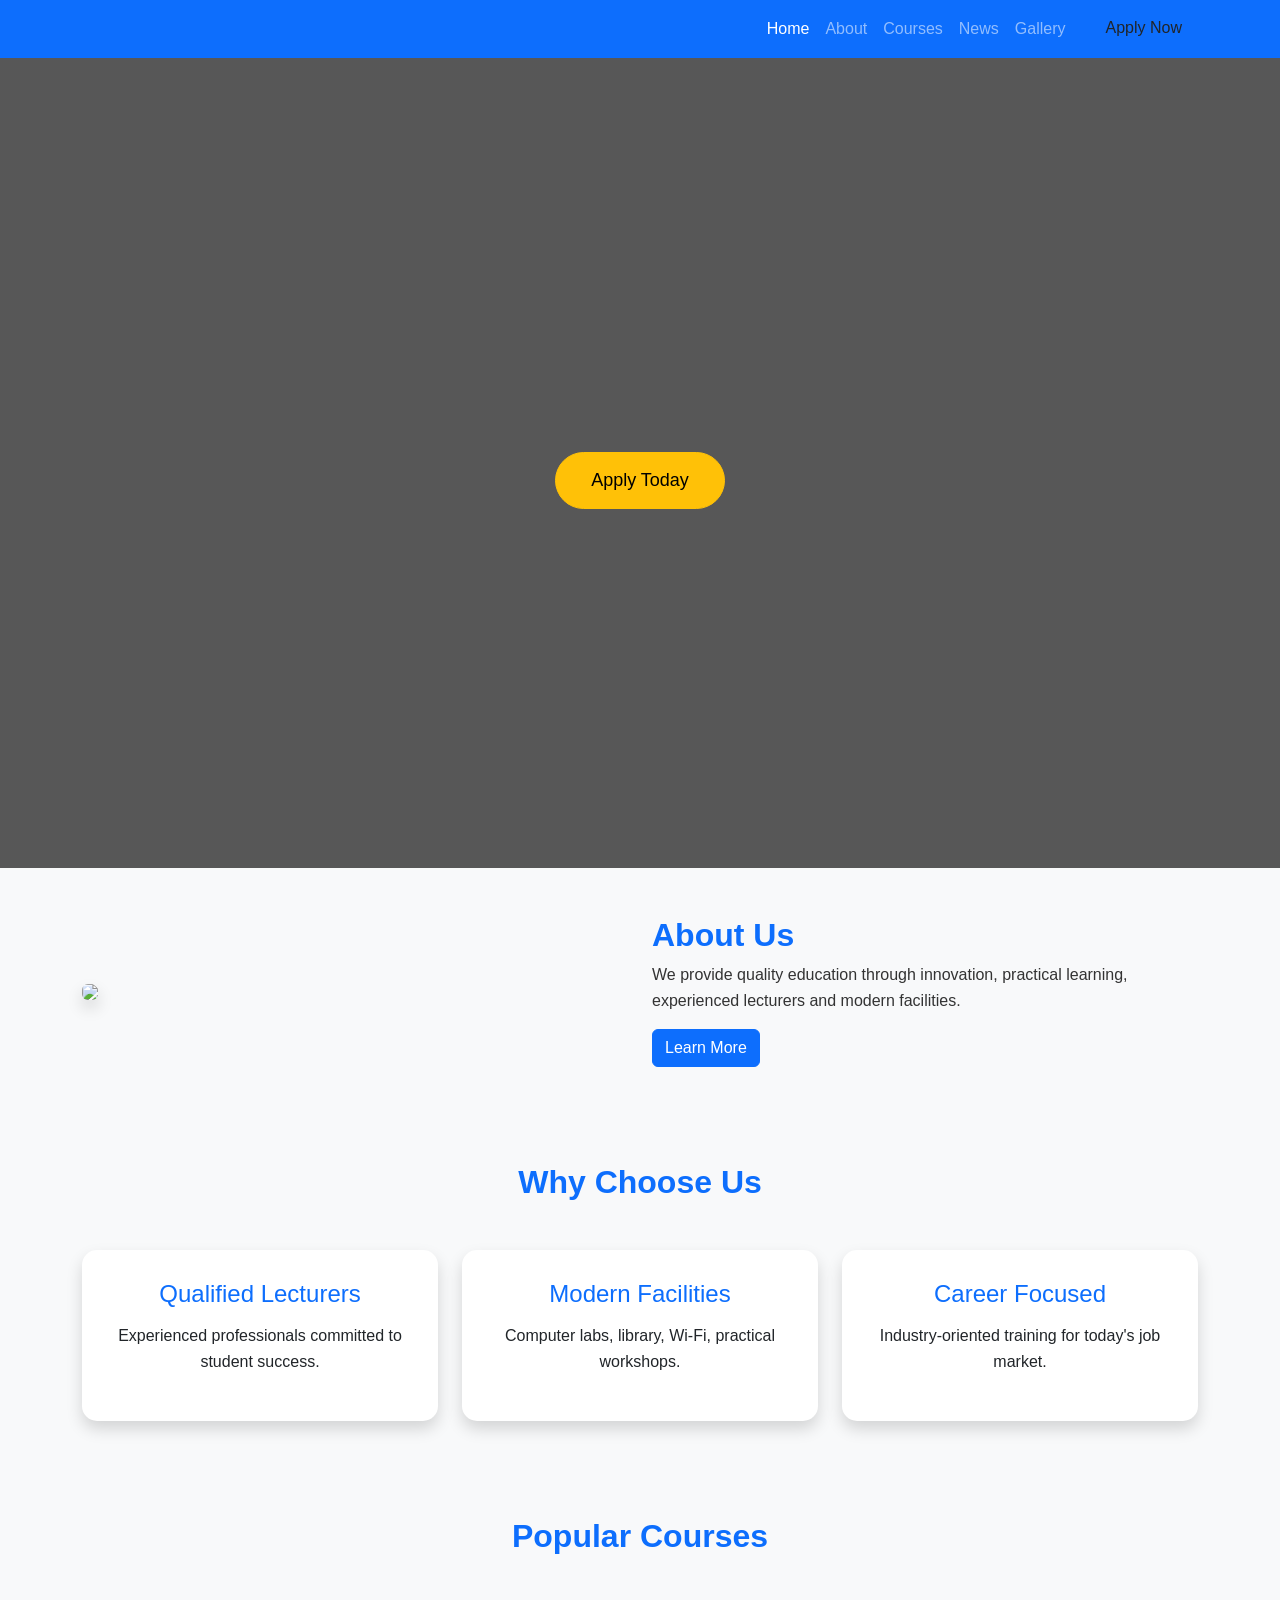
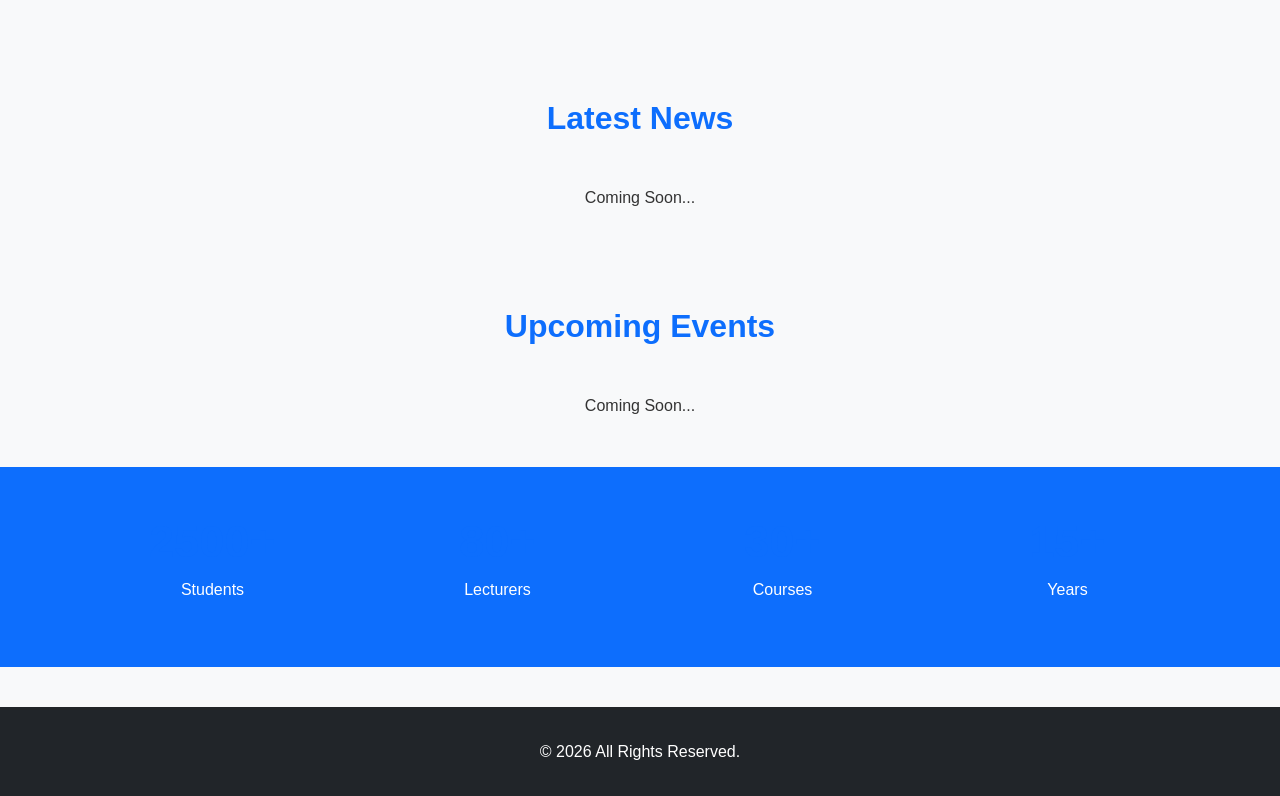
==== index.html @ c6551317 "Initial commit" ====
<!DOCTYPE html>
<html lang="en">
<head>
    <meta charset="UTF-8">
    <meta name="viewport" content="width=device-width, initial-scale=1.0">
    <title>Bright Future College</title>

    <!-- Bootstrap -->
    <link href="https://cdn.jsdelivr.net/npm/bootstrap@5.3.7/dist/css/bootstrap.min.css" rel="stylesheet">

    <!-- Custom CSS -->
    <link rel="stylesheet" href="css/style.css">
</head>

<body>

<!-- ================= NAVBAR ================= -->

<nav class="navbar navbar-expand-lg navbar-dark bg-primary sticky-top">

    <div class="container">

        <a class="navbar-brand fw-bold" href="#" id="collegeName">
            Loading...
        </a>

        <button class="navbar-toggler"
            type="button"
            data-bs-toggle="collapse"
            data-bs-target="#navbarNav">

            <span class="navbar-toggler-icon"></span>

        </button>

        <div class="collapse navbar-collapse" id="navbarNav">

            <ul class="navbar-nav ms-auto">

                <li class="nav-item">
                    <a class="nav-link active" href="index.html">
                        Home
                    </a>
                </li>

                <li class="nav-item">
                    <a class="nav-link" href="about.html">
                        About
                    </a>
                </li>

                <li class="nav-item">
                    <a class="nav-link" href="courses.html">
                        Courses
                    </a>
                </li>

                <li class="nav-item">
                    <a class="nav-link" href="news.html">
                        News
                    </a>
                </li>

                <li class="nav-item">
                    <a class="nav-link" href="gallery.html">
                        Gallery
                    </a>
                </li>

                <li class="nav-item">
                    <a class="nav-link btn btn-warning text-dark ms-lg-3 px-3"
                        href="apply.html">

                        Apply Now

                    </a>
                </li>

            </ul>

        </div>

    </div>

</nav>

<!-- ================= HERO ================= -->

<section class="hero">

    <div class="overlay">

        <div class="container text-center">

            <h1 id="heroTitle">
                Loading...
            </h1>

            <p id="heroText">
                Loading...
            </p>

            <a href="apply.html"
                class="btn btn-warning btn-lg mt-3">

                Apply Today

            </a>

        </div>

    </div>

</section>

<!-- ================= ABOUT ================= -->

<section class="py-5">

    <div class="container">

        <div class="row align-items-center">

            <div class="col-lg-6">

                <img src="images/about.jpg"
                    class="img-fluid rounded shadow">

            </div>

            <div class="col-lg-6">

                <h2>About Us</h2>

                <p>

                    We provide quality education through
                    innovation, practical learning,
                    experienced lecturers and modern facilities.

                </p>

                <a href="about.html"
                    class="btn btn-primary">

                    Learn More

                </a>

            </div>

        </div>

    </div>

</section>

<!-- ================= WHY US ================= -->

<section class="py-5 bg-light">

<div class="container">

<div class="text-center mb-5">

<h2>Why Choose Us</h2>

</div>

<div class="row g-4">

<div class="col-md-4">

<div class="card h-100 shadow">

<div class="card-body text-center">

<h4>Qualified Lecturers</h4>

<p>

Experienced professionals committed
to student success.

</p>

</div>

</div>

</div>

<div class="col-md-4">

<div class="card h-100 shadow">

<div class="card-body text-center">

<h4>Modern Facilities</h4>

<p>

Computer labs,
library,
Wi-Fi,
practical workshops.

</p>

</div>

</div>

</div>

<div class="col-md-4">

<div class="card h-100 shadow">

<div class="card-body text-center">

<h4>Career Focused</h4>

<p>

Industry-oriented training for
today's job market.

</p>

</div>

</div>

</div>

</div>

</div>

</section>

<!-- ================= COURSES ================= -->

<section class="py-5">

<div class="container">

<div class="text-center mb-5">

<h2>Popular Courses</h2>

</div>

<div class="row" id="coursesContainer">

<div class="text-center">

Loading courses...

</div>

</div>

</div>

</section>

<!-- ================= NEWS ================= -->

<section class="py-5 bg-light">

<div class="container">

<div class="text-center mb-5">

<h2>Latest News</h2>

</div>

<div class="row" id="newsContainer">

<div class="text-center">

Coming Soon...

</div>

</div>

</div>

</section>

<!-- ================= EVENTS ================= -->

<section class="py-5">

<div class="container">

<div class="text-center mb-5">

<h2>Upcoming Events</h2>

</div>

<div class="row" id="eventsContainer">

<div class="text-center">

Coming Soon...

</div>

</div>

</div>

</section>

<!-- ================= STATISTICS ================= -->

<section class="bg-primary text-white py-5">

<div class="container">

<div class="row text-center">

<div class="col-md-3">

<h2>2500+</h2>

<p>Students</p>

</div>

<div class="col-md-3">

<h2>80+</h2>

<p>Lecturers</p>

</div>

<div class="col-md-3">

<h2>30+</h2>

<p>Courses</p>

</div>

<div class="col-md-3">

<h2>15+</h2>

<p>Years</p>

</div>

</div>

</div>

</section>

<!-- ================= FOOTER ================= -->

<footer class="bg-dark text-white py-4">

<div class="container text-center">

<h4 id="footerCollege">

Loading...

</h4>

<p id="footerMotto">

Loading...

</p>

<p>

© 2026 All Rights Reserved.

</p>

</div>

</footer>

<!-- ================= SCRIPTS ================= -->

<script src="js/api.js"></script>

<script src="js/home.js"></script>

<script src="https://cdn.jsdelivr.net/npm/bootstrap@5.3.7/dist/js/bootstrap.bundle.min.js"></script>

</body>
</html>
---- css/style.css ----
/* ===========================
   GENERAL
=========================== */

*{
    margin:0;
    padding:0;
    box-sizing:border-box;
}

html{
    scroll-behavior:smooth;
}

body{
    font-family:Segoe UI,Tahoma,Geneva,Verdana,sans-serif;
    background:#f8f9fa;
    color:#333;
    line-height:1.6;
}

/* ===========================
   NAVBAR
=========================== */

.navbar{
    transition:.4s;
}

.navbar-brand{
    font-size:1.5rem;
    font-weight:bold;
}

.nav-link{
    font-weight:500;
    transition:.3s;
}

.nav-link:hover{
    color:#ffc107 !important;
}

/* ===========================
   HERO
=========================== */

.hero{

    background:
    linear-gradient(rgba(0,0,0,.65),
    rgba(0,0,0,.65)),
    url("../images/hero.jpg");

    background-size:cover;
    background-position:center;

    min-height:90vh;

    display:flex;

    align-items:center;

    justify-content:center;

    color:#fff;

}

.overlay{

    width:100%;
    padding:100px 20px;

}

.hero h1{

    font-size:60px;

    font-weight:bold;

    margin-bottom:20px;

    animation:fadeDown 1s;

}

.hero p{

    max-width:700px;

    margin:auto;

    font-size:20px;

    animation:fadeUp 1.2s;

}

.hero .btn{

    padding:14px 35px;

    font-size:18px;

    border-radius:50px;

    animation:fadeUp 1.5s;

}

/* ===========================
   SECTION TITLES
=========================== */

section h2{

    font-weight:bold;

    color:#0d6efd;

}

/* ===========================
   ABOUT
=========================== */

section img{

    border-radius:12px;

}

/* ===========================
   CARDS
=========================== */

.card{

    border:none;

    border-radius:15px;

    overflow:hidden;

    transition:.4s;

}

.card:hover{

    transform:translateY(-8px);

    box-shadow:0 15px 30px rgba(0,0,0,.2);

}

.card-body{

    padding:30px;

}

.card h4{

    color:#0d6efd;

    margin-bottom:15px;

}

/* ===========================
   COURSES
=========================== */

#coursesContainer .card{

    height:100%;

}

/* ===========================
   NEWS
=========================== */

#newsContainer .card{

    height:100%;

}

/* ===========================
   EVENTS
=========================== */

#eventsContainer .card{

    height:100%;

}

/* ===========================
   STATS
=========================== */

.bg-primary h2{

    font-size:45px;

    font-weight:bold;

}

/* ===========================
   FOOTER
=========================== */

footer{

    margin-top:40px;

}

footer h4{

    font-weight:bold;

}

footer p{

    margin-bottom:8px;

}

/* ===========================
   BUTTONS
=========================== */

.btn{

    transition:.3s;

}

.btn:hover{

    transform:translateY(-3px);

}

/* ===========================
   ANIMATIONS
=========================== */

@keyframes fadeDown{

from{

opacity:0;

transform:translateY(-40px);

}

to{

opacity:1;

transform:translateY(0);

}

}

@keyframes fadeUp{

from{

opacity:0;

transform:translateY(40px);

}

to{

opacity:1;

transform:translateY(0);

}

}

/* ===========================
   RESPONSIVE
=========================== */

@media(max-width:992px){

.hero h1{

font-size:45px;

}

.hero p{

font-size:18px;

}

}

@media(max-width:768px){

.hero{

min-height:75vh;

}

.hero h1{

font-size:35px;

}

.hero p{

font-size:16px;

}

section{

padding-top:60px !important;

padding-bottom:60px !important;

}

}

@media(max-width:576px){

.hero h1{

font-size:30px;

}

.hero p{

font-size:15px;

}

.navbar-brand{

font-size:20px;

}

}
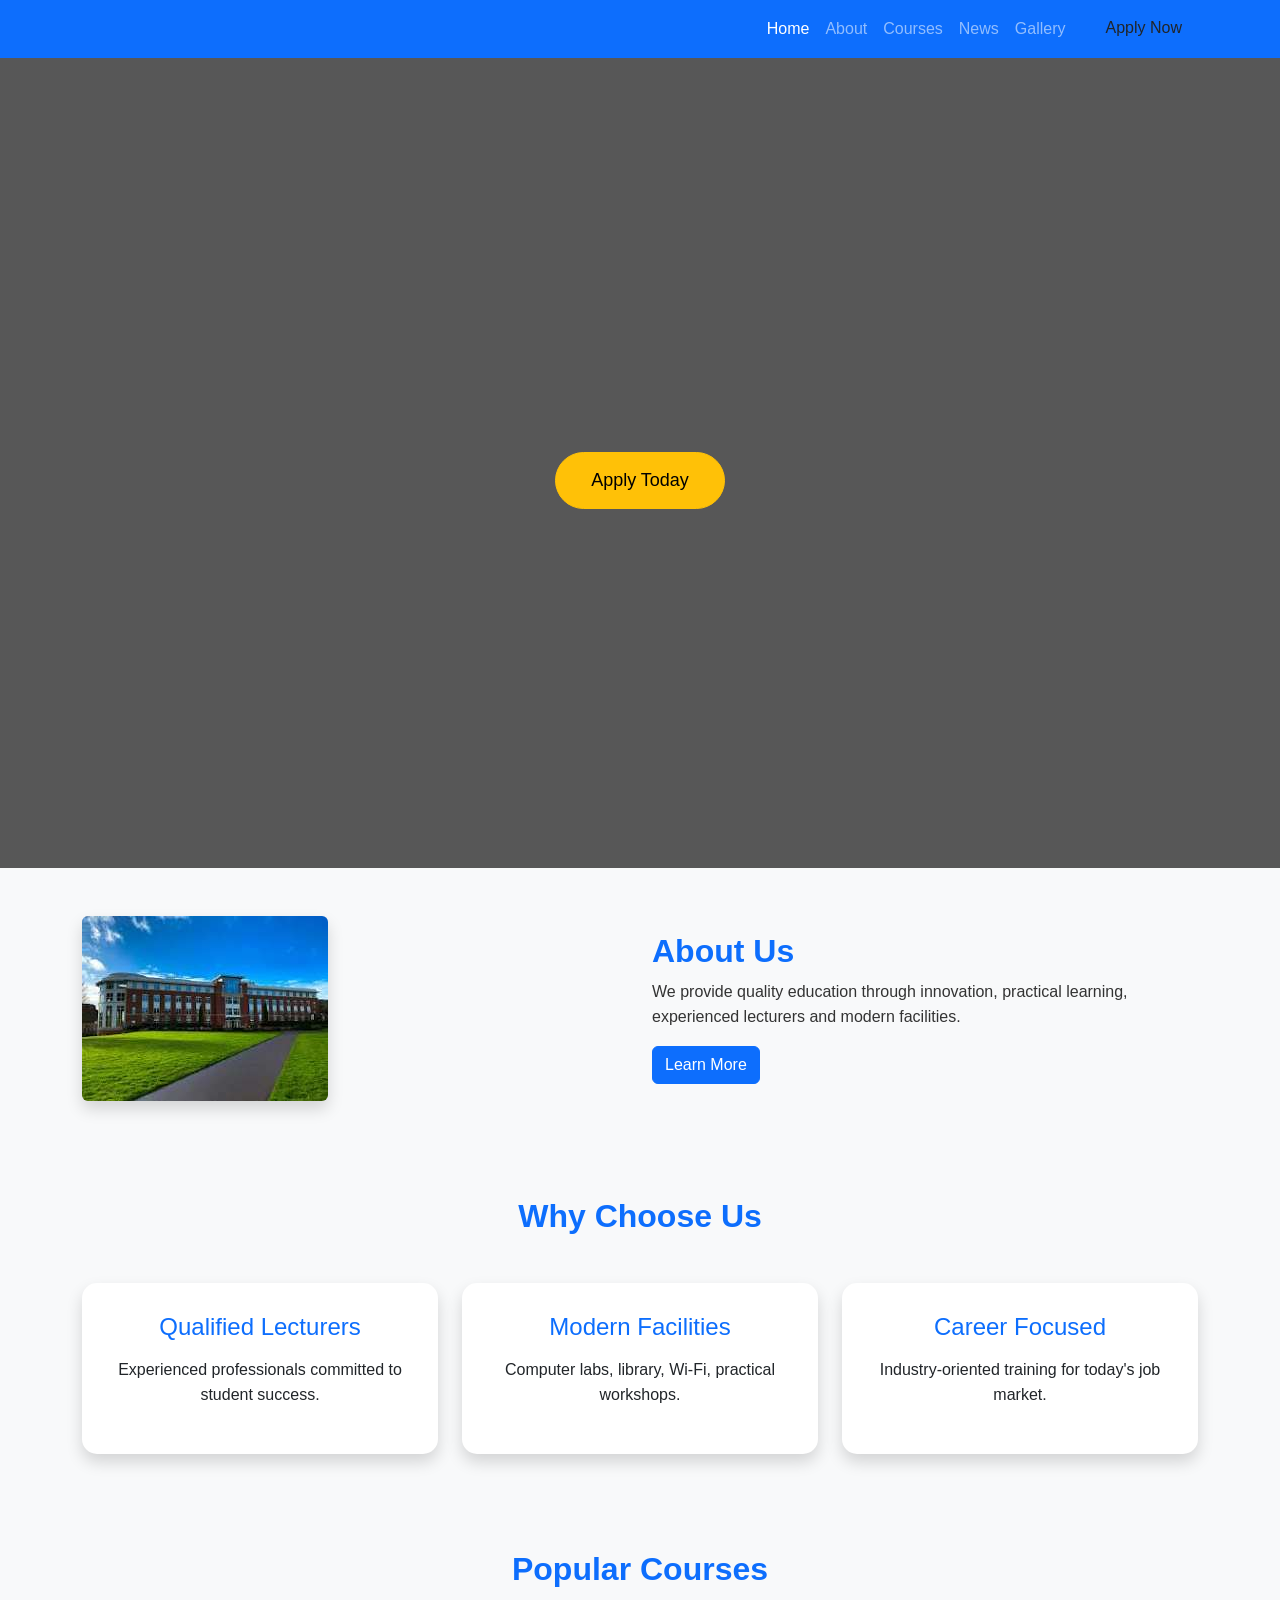
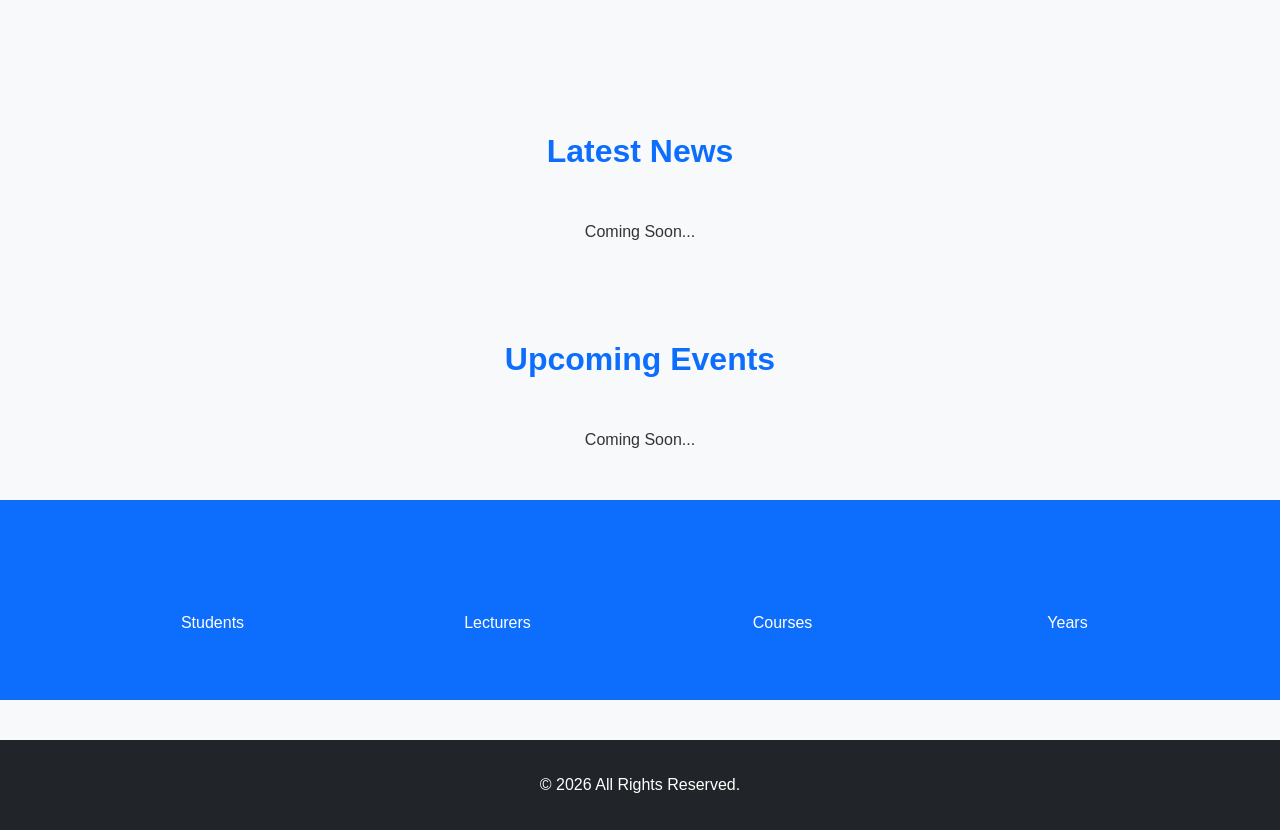
==== commit 56fe06dd: "new improvement imgs" ====
--- a/index.html
+++ b/index.html
@@ -3,7 +3,7 @@
 <head>
     <meta charset="UTF-8">
     <meta name="viewport" content="width=device-width, initial-scale=1.0">
-    <title>Bright Future College</title>
+    <title>Wisemen Trainers College</title>
 
     <!-- Bootstrap -->
     <link href="https://cdn.jsdelivr.net/npm/bootstrap@5.3.7/dist/css/bootstrap.min.css" rel="stylesheet">
@@ -123,7 +123,7 @@
 
             <div class="col-lg-6">
 
-                <img src="images/about.jpg"
+                <img src="images/college.jfif"
                     class="img-fluid rounded shadow">
 
             </div>
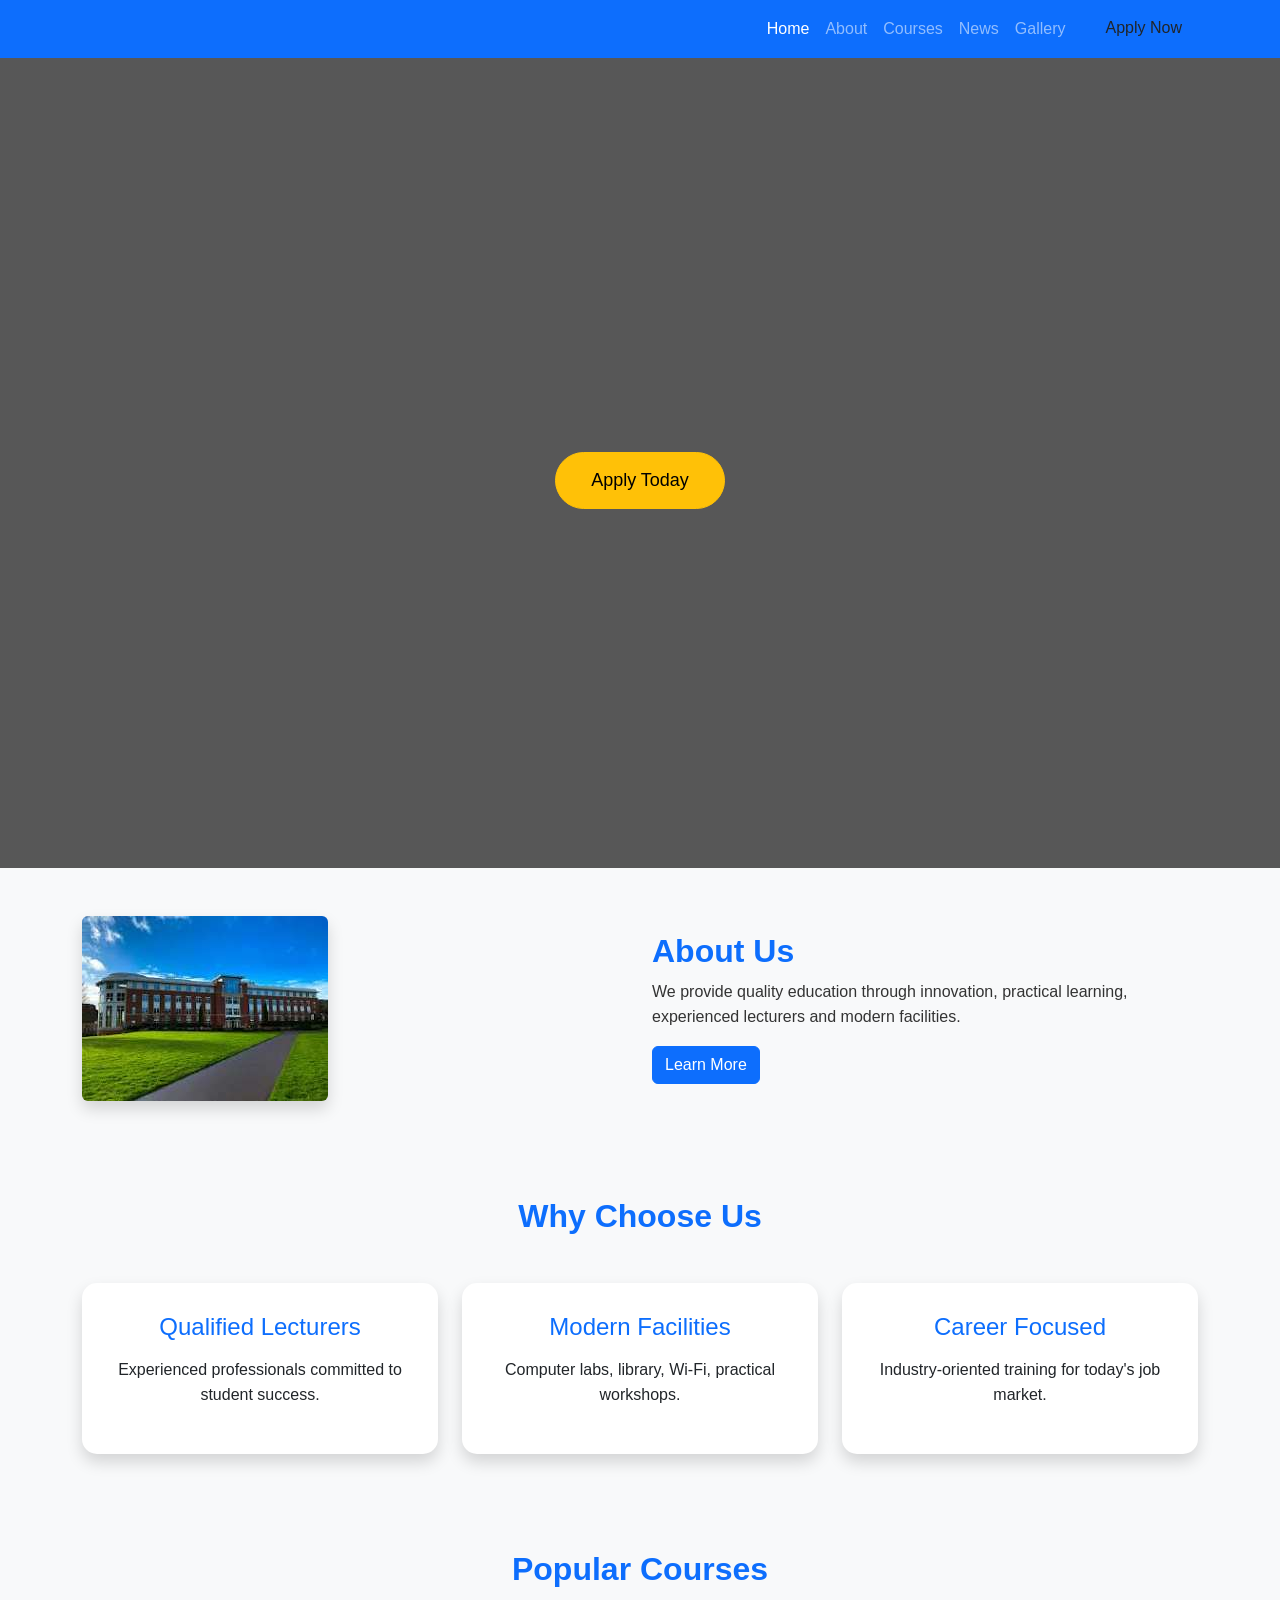
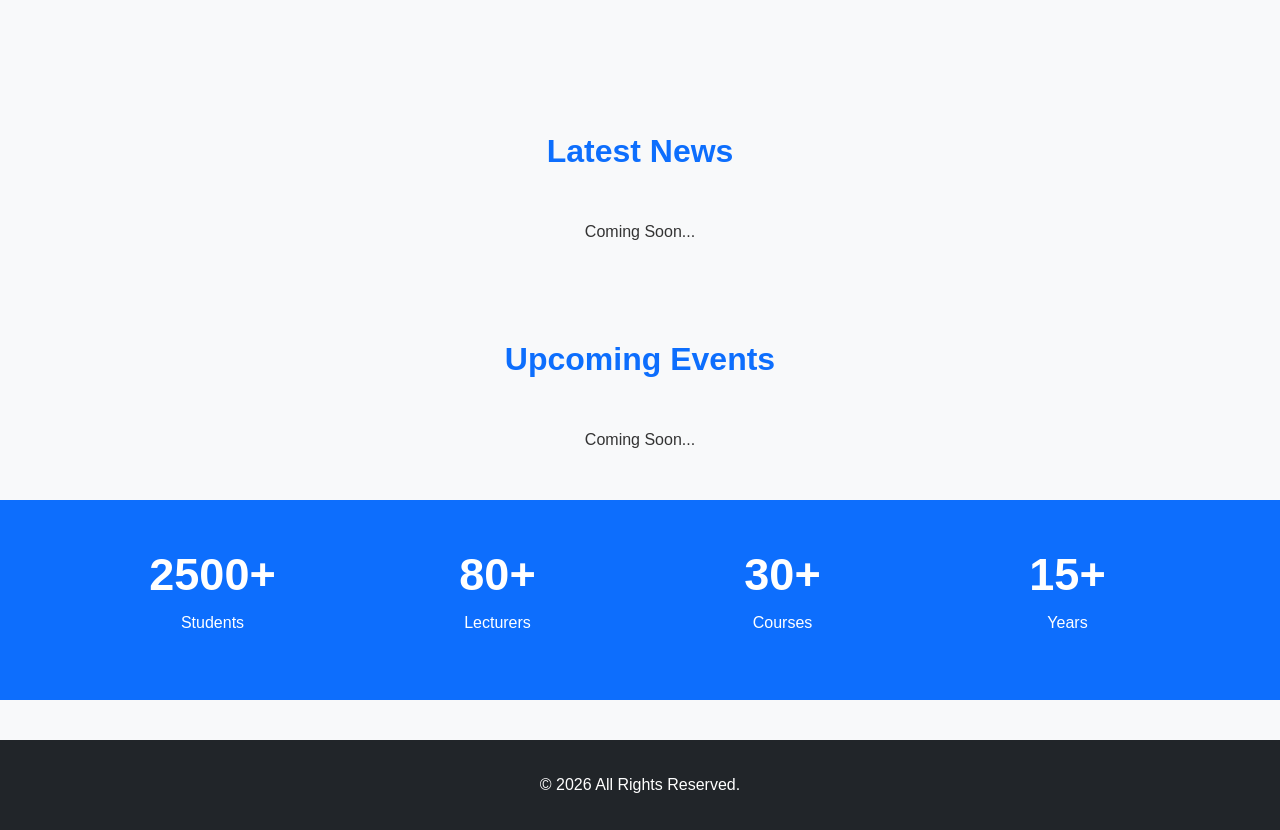
==== commit 95f5bd9b: "new improvement imgs" ====
--- a/index.html
+++ b/index.html
@@ -320,7 +320,7 @@
 
 <!-- ================= STATISTICS ================= -->
 
-<section class="bg-primary text-white py-5">
+<section class="bg-primary py-5">
 
 <div class="container">
 
@@ -328,42 +328,41 @@
 
 <div class="col-md-3">
 
-<h2>2500+</h2>
-
-<p>Students</p>
+<h2 class="text-white">2500+</h2>
+
+<p class="text-white">Students</p>
 
 </div>
 
 <div class="col-md-3">
 
-<h2>80+</h2>
-
-<p>Lecturers</p>
+<h2 class="text-white">80+</h2>
+
+<p class="text-white">Lecturers</p>
 
 </div>
 
 <div class="col-md-3">
 
-<h2>30+</h2>
-
-<p>Courses</p>
+<h2 class="text-white">30+</h2>
+
+<p class="text-white">Courses</p>
 
 </div>
 
 <div class="col-md-3">
 
-<h2>15+</h2>
-
-<p>Years</p>
-
-</div>
-
-</div>
-
-</div>
-
-</section>
-
+<h2 class="text-white">15+</h2>
+
+<p class="text-white">Years</p>
+
+</div>
+
+</div>
+
+</div>
+
+</section>
 <!-- ================= FOOTER ================= -->
 
 <footer class="bg-dark text-white py-4">
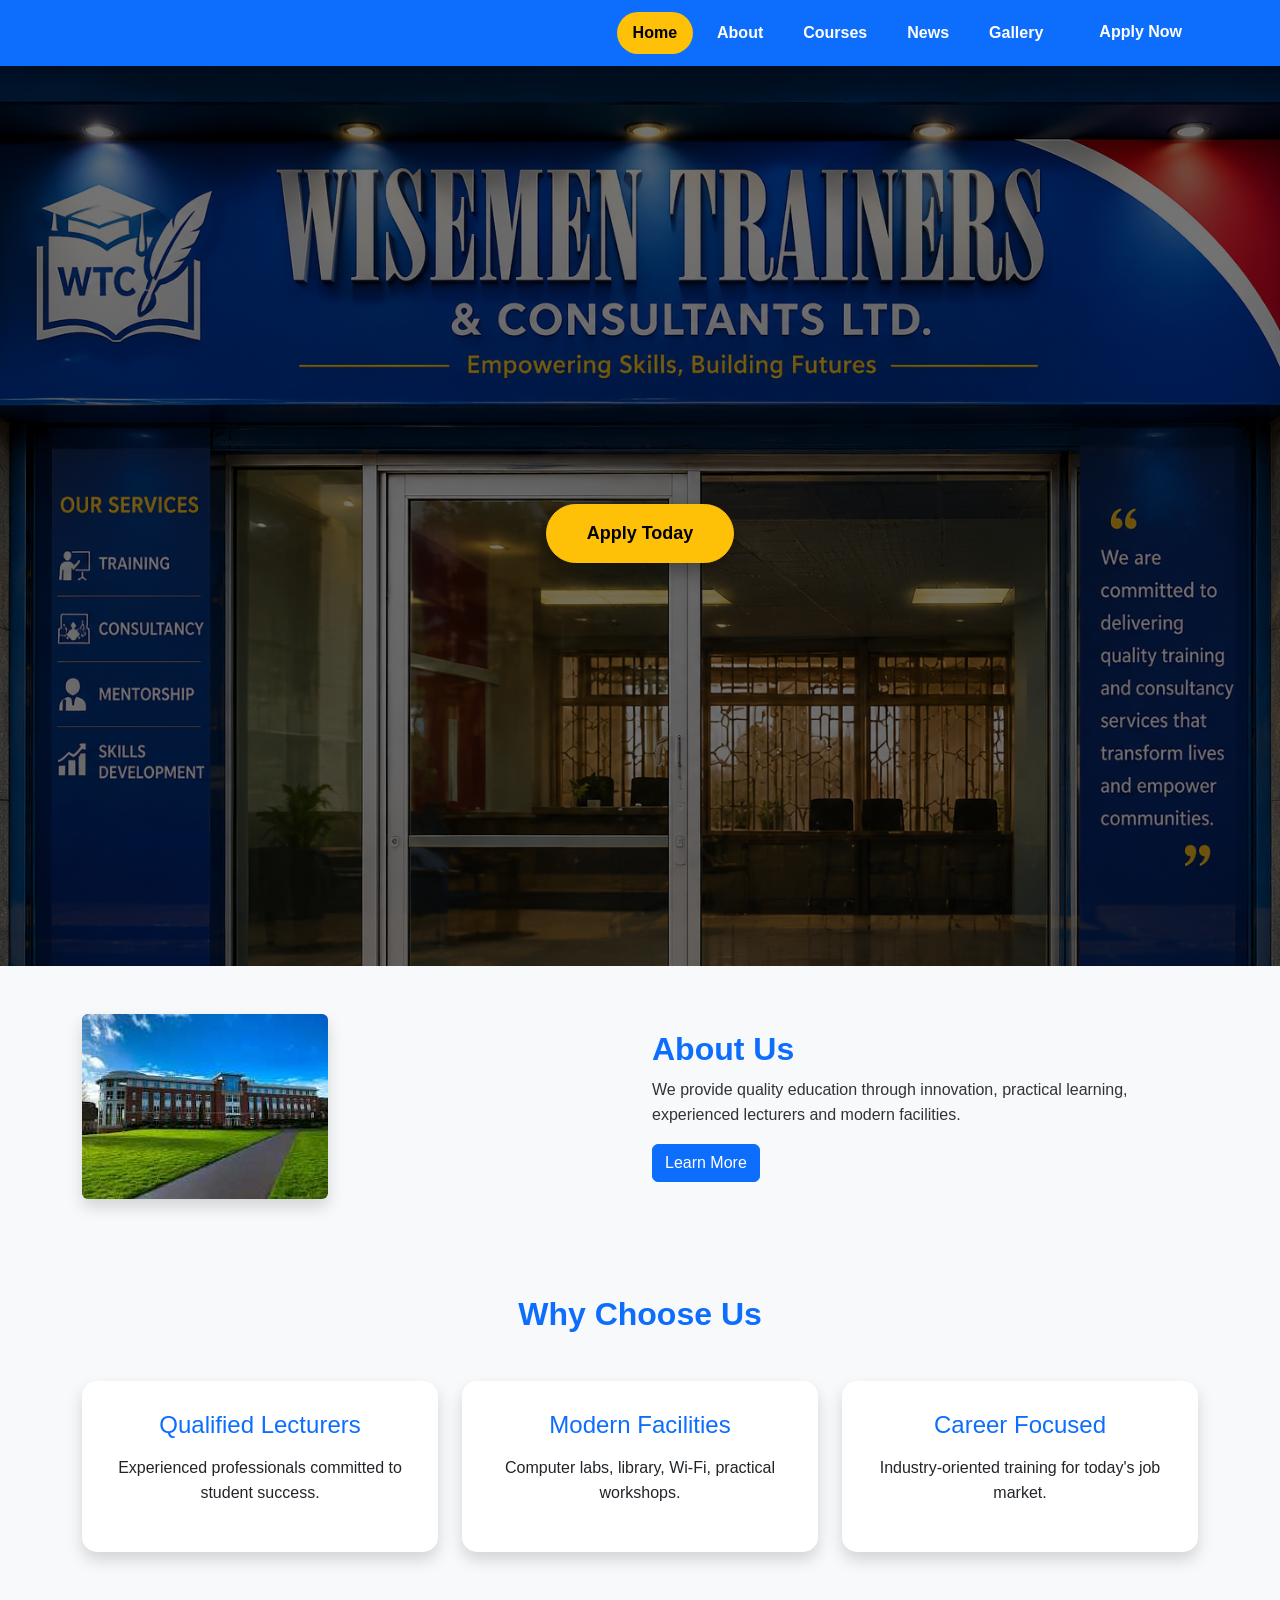
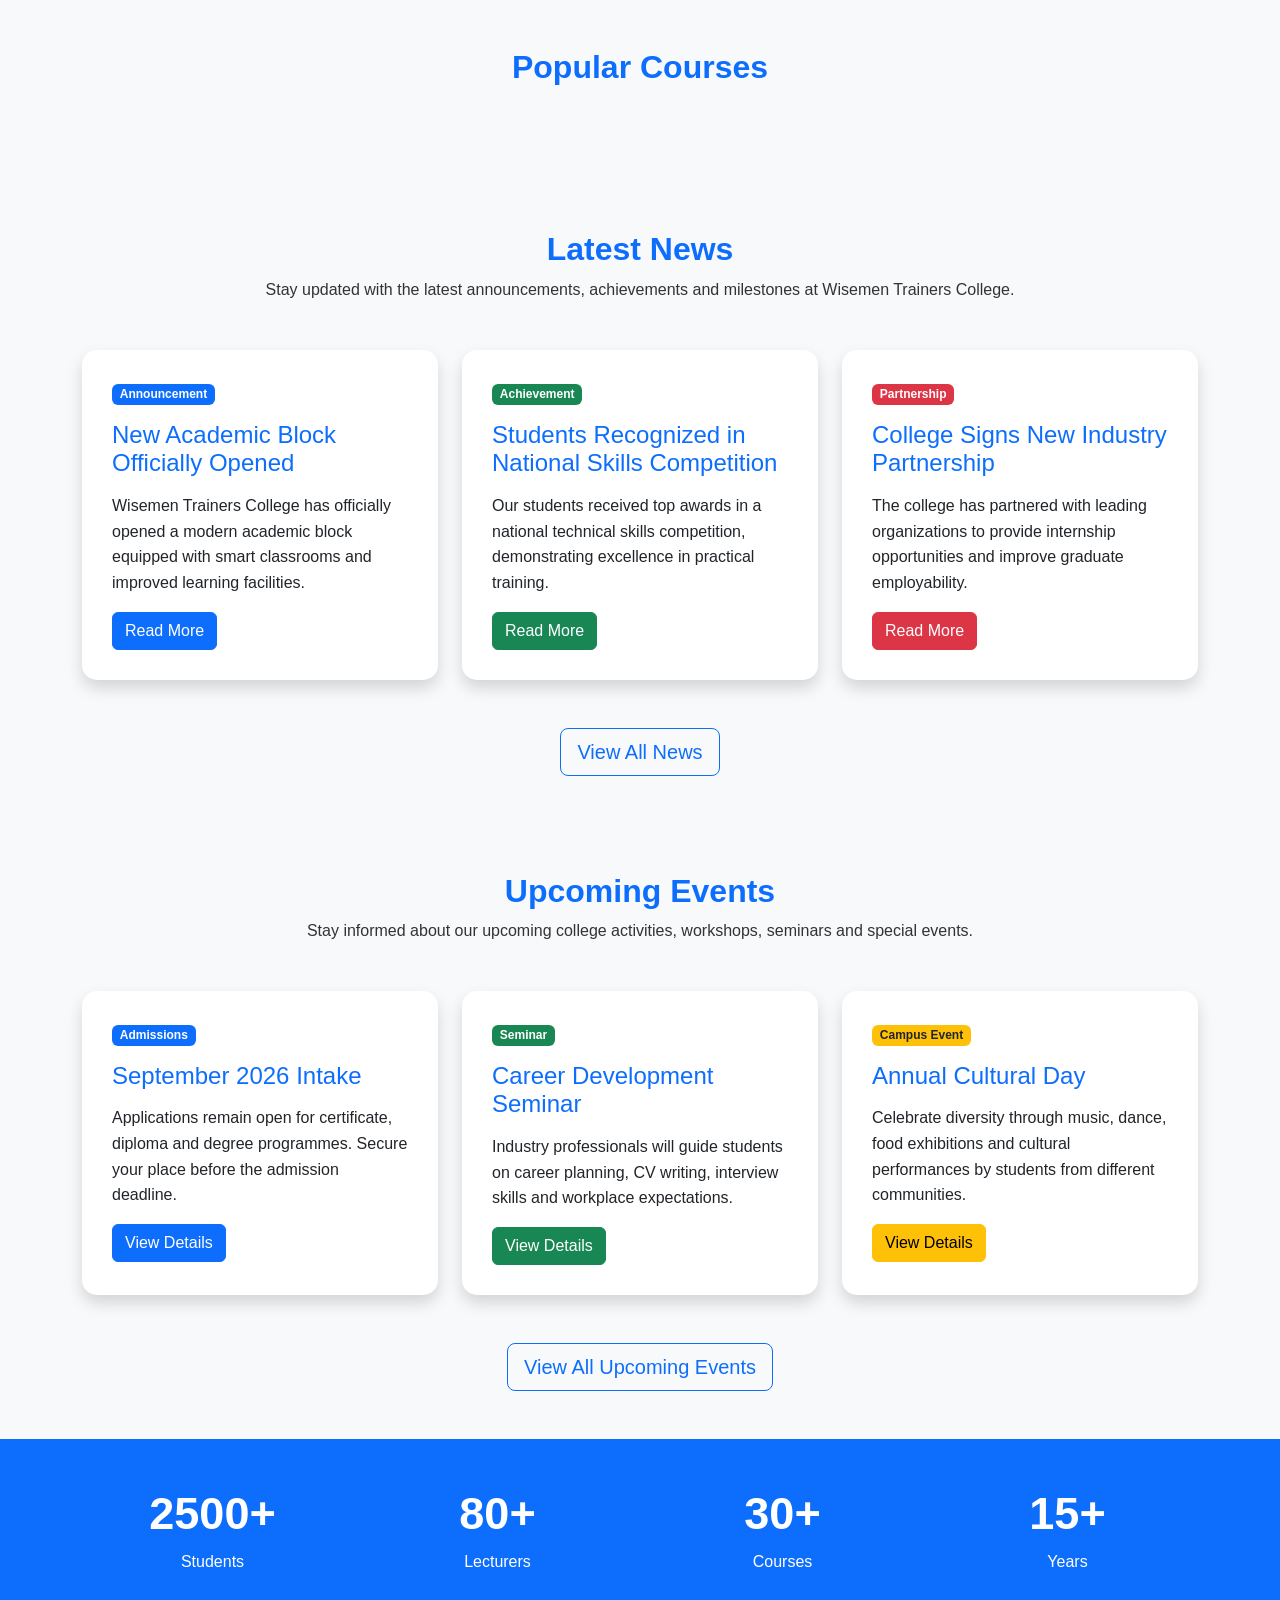
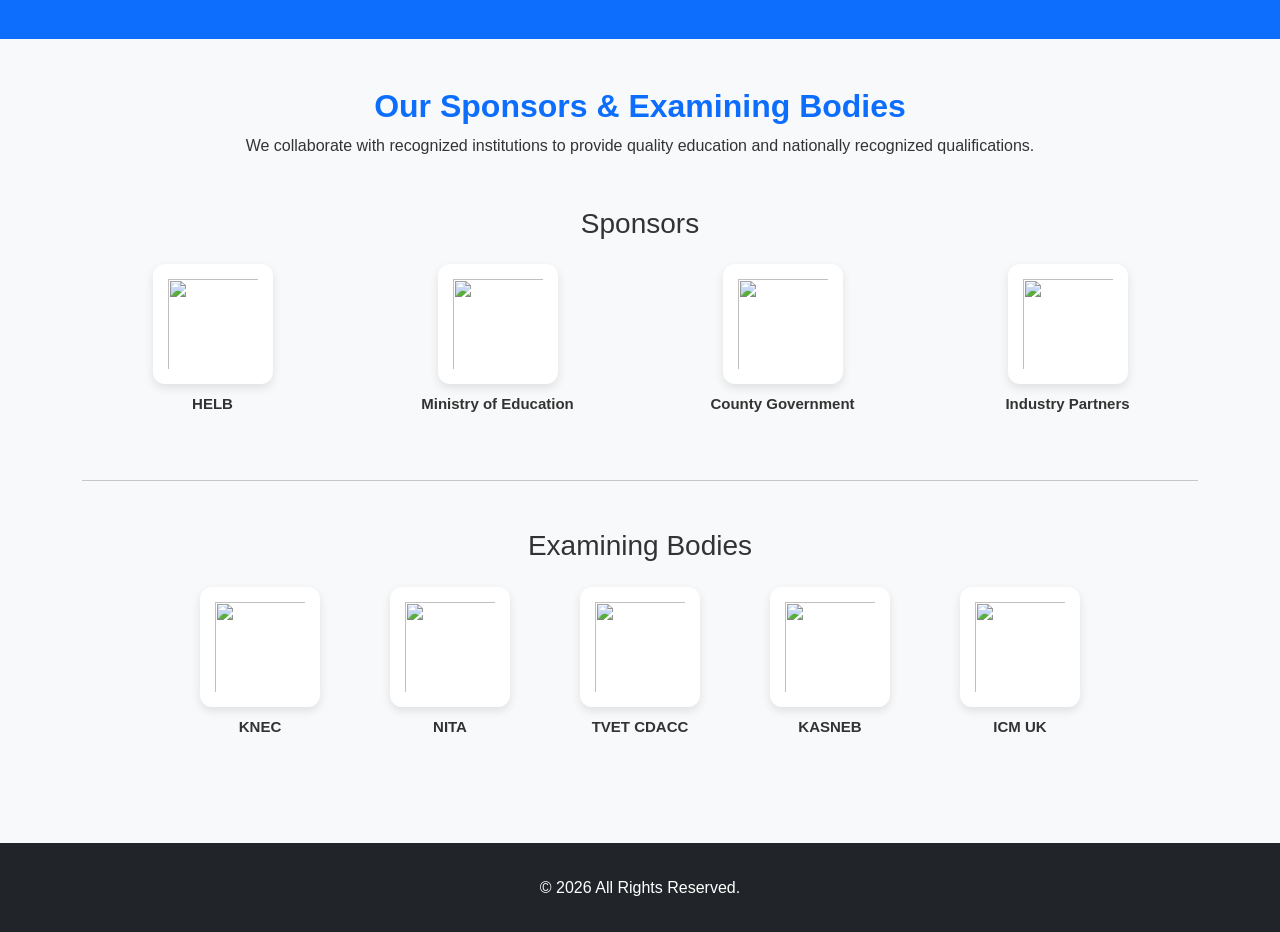
==== commit 6c176b84: "new improvement imggs" ====
--- a/index.html
+++ b/index.html
@@ -3,7 +3,7 @@
 <head>
     <meta charset="UTF-8">
     <meta name="viewport" content="width=device-width, initial-scale=1.0">
-    <title>Wisemen Trainers College</title>
+    <title>Wisemen Trainers & Consultants Ltd</title>
 
     <!-- Bootstrap -->
     <link href="https://cdn.jsdelivr.net/npm/bootstrap@5.3.7/dist/css/bootstrap.min.css" rel="stylesheet">
@@ -266,6 +266,7 @@
 
 </section>
 
+
 <!-- ================= NEWS ================= -->
 
 <section class="py-5 bg-light">
@@ -276,15 +277,99 @@
 
 <h2>Latest News</h2>
 
-</div>
-
-<div class="row" id="newsContainer">
-
-<div class="text-center">
-
-Coming Soon...
-
-</div>
+<p>Stay updated with the latest announcements, achievements and milestones at Wisemen Trainers College.</p>
+
+</div>
+
+<div class="row">
+
+<div class="col-lg-4 col-md-6 mb-4">
+
+<div class="card shadow h-100">
+
+<div class="card-body">
+
+<span class="badge bg-primary mb-3">
+Announcement
+</span>
+
+<h4>New Academic Block Officially Opened</h4>
+
+<p>
+Wisemen Trainers College has officially opened a modern academic block equipped with smart classrooms and improved learning facilities.
+</p>
+
+<a href="news.html" class="btn btn-primary">
+Read More
+</a>
+
+</div>
+
+</div>
+
+</div>
+
+<div class="col-lg-4 col-md-6 mb-4">
+
+<div class="card shadow h-100">
+
+<div class="card-body">
+
+<span class="badge bg-success mb-3">
+Achievement
+</span>
+
+<h4>Students Recognized in National Skills Competition</h4>
+
+<p>
+Our students received top awards in a national technical skills competition, demonstrating excellence in practical training.
+</p>
+
+<a href="news.html" class="btn btn-success">
+Read More
+</a>
+
+</div>
+
+</div>
+
+</div>
+
+<div class="col-lg-4 col-md-6 mb-4">
+
+<div class="card shadow h-100">
+
+<div class="card-body">
+
+<span class="badge bg-danger mb-3">
+Partnership
+</span>
+
+<h4>College Signs New Industry Partnership</h4>
+
+<p>
+The college has partnered with leading organizations to provide internship opportunities and improve graduate employability.
+</p>
+
+<a href="news.html" class="btn btn-danger">
+Read More
+</a>
+
+</div>
+
+</div>
+
+</div>
+
+</div>
+
+<div class="text-center mt-4">
+
+<a href="news.html" class="btn btn-outline-primary btn-lg">
+
+View All News
+
+</a>
 
 </div>
 
@@ -294,7 +379,7 @@
 
 <!-- ================= EVENTS ================= -->
 
-<section class="py-5">
+<section class="py-5 bg-light">
 
 <div class="container">
 
@@ -302,21 +387,106 @@
 
 <h2>Upcoming Events</h2>
 
-</div>
-
-<div class="row" id="eventsContainer">
-
-<div class="text-center">
-
-Coming Soon...
-
-</div>
-
-</div>
-
-</div>
-
-</section>
+<p>Stay informed about our upcoming college activities, workshops, seminars and special events.</p>
+
+</div>
+
+<div class="row">
+
+<div class="col-lg-4 col-md-6 mb-4">
+
+<div class="card shadow h-100">
+
+<div class="card-body">
+
+<span class="badge bg-primary mb-3">
+Admissions
+</span>
+
+<h4>September 2026 Intake</h4>
+
+<p>
+Applications remain open for certificate, diploma and degree programmes. Secure your place before the admission deadline.
+</p>
+
+<a href="events.html" class="btn btn-primary">
+View Details
+</a>
+
+</div>
+
+</div>
+
+</div>
+
+<div class="col-lg-4 col-md-6 mb-4">
+
+<div class="card shadow h-100">
+
+<div class="card-body">
+
+<span class="badge bg-success mb-3">
+Seminar
+</span>
+
+<h4>Career Development Seminar</h4>
+
+<p>
+Industry professionals will guide students on career planning, CV writing, interview skills and workplace expectations.
+</p>
+
+<a href="events.html" class="btn btn-success">
+View Details
+</a>
+
+</div>
+
+</div>
+
+</div>
+
+<div class="col-lg-4 col-md-6 mb-4">
+
+<div class="card shadow h-100">
+
+<div class="card-body">
+
+<span class="badge bg-warning text-dark mb-3">
+Campus Event
+</span>
+
+<h4>Annual Cultural Day</h4>
+
+<p>
+Celebrate diversity through music, dance, food exhibitions and cultural performances by students from different communities.
+</p>
+
+<a href="events.html" class="btn btn-warning">
+View Details
+</a>
+
+</div>
+
+</div>
+
+</div>
+
+</div>
+
+<div class="text-center mt-4">
+
+<a href="events.html" class="btn btn-outline-primary btn-lg">
+
+View All Upcoming Events
+
+</a>
+
+</div>
+
+</div>
+
+</section>
+
 
 <!-- ================= STATISTICS ================= -->
 
@@ -363,6 +533,115 @@
 </div>
 
 </section>
+
+</section>
+
+<!-- ================= SPONSORS & EXAMINING BODIES ================= -->
+
+<section class="py-5 bg-light">
+
+<div class="container">
+
+<div class="text-center mb-5">
+
+<h2>Our Sponsors & Examining Bodies</h2>
+
+<p>We collaborate with recognized institutions to provide quality education and nationally recognized qualifications.</p>
+
+</div>
+
+<h3 class="text-center mb-4">Sponsors</h3>
+
+<div class="row justify-content-center text-center g-4">
+
+<div class="col-lg-3 col-md-4 col-6">
+
+<img src="images/sponsors/helb.png" class="img-fluid sponsor-logo">
+
+<p class="mt-2">HELB</p>
+
+</div>
+
+<div class="col-lg-3 col-md-4 col-6">
+
+<img src="images/sponsors/ministry.png" class="img-fluid sponsor-logo">
+
+<p class="mt-2">Ministry of Education</p>
+
+</div>
+
+<div class="col-lg-3 col-md-4 col-6">
+
+<img src="images/sponsors/county.png" class="img-fluid sponsor-logo">
+
+<p class="mt-2">County Government</p>
+
+</div>
+
+<div class="col-lg-3 col-md-4 col-6">
+
+<img src="images/sponsors/partner.png" class="img-fluid sponsor-logo">
+
+<p class="mt-2">Industry Partners</p>
+
+</div>
+
+</div>
+
+<hr class="my-5">
+
+<h3 class="text-center mb-4">Examining Bodies</h3>
+
+<div class="row justify-content-center text-center g-4">
+
+<div class="col-lg-2 col-md-3 col-6">
+
+<img src="images/examining/knec.png" class="img-fluid sponsor-logo">
+
+<p class="mt-2">KNEC</p>
+
+</div>
+
+<div class="col-lg-2 col-md-3 col-6">
+
+<img src="images/examining/nita.png" class="img-fluid sponsor-logo">
+
+<p class="mt-2">NITA</p>
+
+</div>
+
+<div class="col-lg-2 col-md-3 col-6">
+
+<img src="images/examining/tvetcdacc.png" class="img-fluid sponsor-logo">
+
+<p class="mt-2">TVET CDACC</p>
+
+</div>
+
+<div class="col-lg-2 col-md-3 col-6">
+
+<img src="images/examining/kasneb.png" class="img-fluid sponsor-logo">
+
+<p class="mt-2">KASNEB</p>
+
+</div>
+
+<div class="col-lg-2 col-md-3 col-6">
+
+<img src="images/examining/icm.png" class="img-fluid sponsor-logo">
+
+<p class="mt-2">ICM UK</p>
+
+</div>
+
+</div>
+
+</div>
+
+</section>
+
+<!-- ================= FOOTER ================= -->
+
 <!-- ================= FOOTER ================= -->
 
 <footer class="bg-dark text-white py-4">
--- a/css/style.css
+++ b/css/style.css
@@ -24,344 +24,529 @@
 =========================== */
 
 .navbar{
+
+background:#0d6efd;
+transition:.4s;
+padding:12px 0;
+
+}
+
+.navbar-brand{
+
+font-size:1.5rem;
+font-weight:700;
+color:#fff!important;
+
+}
+
+.navbar-nav{
+
+gap:8px;
+
+}
+
+.nav-link{
+
+color:#fff!important;
+font-weight:600;
+padding:8px 16px!important;
+border-radius:30px;
+transition:.3s;
+display:inline-block;
+
+}
+
+.nav-link:hover{
+
+background:#ffc107;
+color:#000!important;
+
+}
+
+.nav-link.active{
+
+background:#ffc107;
+color:#000!important;
+
+}
+
+.navbar-toggler{
+
+background:#ffc107;
+border:none;
+padding:8px 10px;
+border-radius:8px;
+
+}
+
+.navbar-toggler:hover{
+
+background:#ffca2c;
+
+}
+
+.navbar-toggler-icon{
+
+filter:brightness(0);
+
+}
+
+.navbar-toggler:focus{
+
+box-shadow:none;
+
+}
+/* ===========================
+   HERO
+=========================== */
+
+.hero{
+
+background:
+linear-gradient(rgba(0,0,0,.55),rgba(0,0,0,.55)),
+url("../images/Events/background.png");
+
+background-size:cover;
+background-position:center center;
+background-repeat:no-repeat;
+
+min-height:100vh;
+
+display:flex;
+align-items:center;
+justify-content:center;
+
+text-align:center;
+color:#fff;
+
+position:relative;
+
+}
+
+.overlay{
+
+width:100%;
+padding:120px 20px;
+
+}
+
+.hero h1{
+
+font-size:64px;
+font-weight:700;
+margin-bottom:20px;
+text-shadow:2px 2px 12px rgba(0,0,0,.8);
+
+animation:fadeDown 1s;
+
+}
+
+.hero p{
+
+max-width:750px;
+margin:auto;
+
+font-size:22px;
+line-height:1.8;
+
+text-shadow:1px 1px 10px rgba(0,0,0,.8);
+
+animation:fadeUp 1.2s;
+
+}
+
+.hero .btn{
+
+padding:15px 40px;
+font-size:18px;
+font-weight:600;
+
+border-radius:50px;
+
+box-shadow:0 8px 20px rgba(0,0,0,.35);
+
+animation:fadeUp 1.5s;
+
+}
+
+@media(max-width:768px){
+
+.hero{
+
+min-height:80vh;
+
+}
+
+.hero h1{
+
+font-size:40px;
+
+}
+
+.hero p{
+
+font-size:18px;
+
+}
+
+}
+
+@media(max-width:576px){
+
+.hero h1{
+
+font-size:32px;
+
+}
+
+.hero p{
+
+font-size:16px;
+
+}
+
+}
+
+/* ===========================
+   SECTION TITLES
+=========================== */
+
+section h2{
+
+    font-weight:bold;
+
+    color:#0d6efd;
+
+}
+
+/* ===========================
+   ABOUT
+=========================== */
+
+section img{
+
+    border-radius:12px;
+
+}
+
+/* ===========================
+   CARDS
+=========================== */
+
+.card{
+
+    border:none;
+
+    border-radius:15px;
+
+    overflow:hidden;
+
     transition:.4s;
+
+}
+
+.card:hover{
+
+    transform:translateY(-8px);
+
+    box-shadow:0 15px 30px rgba(0,0,0,.2);
+
+}
+
+.card-body{
+
+    padding:30px;
+
+}
+
+.card h4{
+
+    color:#0d6efd;
+
+    margin-bottom:15px;
+
+}
+
+/* ===========================
+   COURSES
+=========================== */
+
+#coursesContainer .card{
+
+    height:100%;
+
+}
+
+/* ===========================
+   NEWS
+=========================== */
+
+#newsContainer .card{
+
+    height:100%;
+
+}
+
+/* ===========================
+   EVENTS
+=========================== */
+
+#eventsContainer .card{
+
+    height:100%;
+
+}
+
+/* ===========================
+   STATS
+=========================== */
+
+.bg-primary h2{
+
+    font-size:45px;
+
+    font-weight:bold;
+
+}
+
+/* ===========================
+   FOOTER
+=========================== */
+
+footer{
+
+    margin-top:40px;
+
+}
+
+footer h4{
+
+    font-weight:bold;
+
+}
+
+footer p{
+
+    margin-bottom:8px;
+
+}
+
+/* ===========================
+   BUTTONS
+=========================== */
+
+.btn{
+
+    transition:.3s;
+
+}
+
+.btn:hover{
+
+    transform:translateY(-3px);
+
+}
+
+/* ===========================
+   ANIMATIONS
+=========================== */
+
+@keyframes fadeDown{
+
+from{
+
+opacity:0;
+
+transform:translateY(-40px);
+
+}
+
+to{
+
+opacity:1;
+
+transform:translateY(0);
+
+}
+
+}
+
+@keyframes fadeUp{
+
+from{
+
+opacity:0;
+
+transform:translateY(40px);
+
+}
+
+to{
+
+opacity:1;
+
+transform:translateY(0);
+
+}
+
+}
+
+
+
+/* ===========================
+   RESPONSIVE
+=========================== */
+
+@media(max-width:992px){
+
+.hero{
+
+min-height:85vh;
+
+}
+
+.hero h1{
+
+font-size:50px;
+
+}
+
+.hero p{
+
+font-size:20px;
+
+max-width:650px;
+
 }
 
 .navbar-brand{
-    font-size:1.5rem;
-    font-weight:bold;
-}
-
-.nav-link{
-    font-weight:500;
-    transition:.3s;
-}
-
-.nav-link:hover{
-    color:#ffc107 !important;
-}
-
-/* ===========================
-   HERO
-=========================== */
+
+font-size:1.3rem;
+
+}
+
+}
+
+@media(max-width:768px){
 
 .hero{
 
-    background:
-    linear-gradient(rgba(0,0,0,.65),
-    rgba(0,0,0,.65)),
-    url("../images/hero.jpg");
-
-    background-size:cover;
-    background-position:center;
-
-    min-height:90vh;
-
-    display:flex;
-
-    align-items:center;
-
-    justify-content:center;
-
-    color:#fff;
+min-height:75vh;
+
+background-position:center;
 
 }
 
 .overlay{
 
-    width:100%;
-    padding:100px 20px;
+padding:80px 20px;
 
 }
 
 .hero h1{
 
-    font-size:60px;
-
-    font-weight:bold;
-
-    margin-bottom:20px;
-
-    animation:fadeDown 1s;
+font-size:38px;
+
+line-height:1.3;
 
 }
 
 .hero p{
 
-    max-width:700px;
-
-    margin:auto;
-
-    font-size:20px;
-
-    animation:fadeUp 1.2s;
+font-size:17px;
+
+line-height:1.7;
 
 }
 
 .hero .btn{
 
-    padding:14px 35px;
-
-    font-size:18px;
-
-    border-radius:50px;
-
-    animation:fadeUp 1.5s;
-
-}
-
-/* ===========================
-   SECTION TITLES
-=========================== */
-
-section h2{
-
-    font-weight:bold;
-
-    color:#0d6efd;
-
-}
-
-/* ===========================
-   ABOUT
-=========================== */
-
-section img{
-
-    border-radius:12px;
-
-}
-
-/* ===========================
-   CARDS
-=========================== */
-
-.card{
-
-    border:none;
-
-    border-radius:15px;
-
-    overflow:hidden;
-
-    transition:.4s;
-
-}
-
-.card:hover{
-
-    transform:translateY(-8px);
-
-    box-shadow:0 15px 30px rgba(0,0,0,.2);
-
-}
-
-.card-body{
-
-    padding:30px;
-
-}
-
-.card h4{
-
-    color:#0d6efd;
-
-    margin-bottom:15px;
-
-}
-
-/* ===========================
-   COURSES
-=========================== */
-
-#coursesContainer .card{
-
-    height:100%;
-
-}
-
-/* ===========================
-   NEWS
-=========================== */
-
-#newsContainer .card{
-
-    height:100%;
-
-}
-
-/* ===========================
-   EVENTS
-=========================== */
-
-#eventsContainer .card{
-
-    height:100%;
-
-}
-
-/* ===========================
-   STATS
-=========================== */
-
-.bg-primary h2{
-
-    font-size:45px;
-
-    font-weight:bold;
-
-}
-
-/* ===========================
-   FOOTER
-=========================== */
-
-footer{
-
-    margin-top:40px;
-
-}
-
-footer h4{
-
-    font-weight:bold;
-
-}
-
-footer p{
-
-    margin-bottom:8px;
-
-}
-
-/* ===========================
-   BUTTONS
-=========================== */
-
-.btn{
-
-    transition:.3s;
-
-}
-
-.btn:hover{
-
-    transform:translateY(-3px);
-
-}
-
-/* ===========================
-   ANIMATIONS
-=========================== */
-
-@keyframes fadeDown{
-
-from{
-
-opacity:0;
-
-transform:translateY(-40px);
-
-}
-
-to{
-
-opacity:1;
-
-transform:translateY(0);
-
-}
-
-}
-
-@keyframes fadeUp{
-
-from{
-
-opacity:0;
-
-transform:translateY(40px);
-
-}
-
-to{
-
-opacity:1;
-
-transform:translateY(0);
-
-}
-
-}
-
-/* ===========================
-   RESPONSIVE
-=========================== */
-
-@media(max-width:992px){
+padding:12px 30px;
+
+font-size:16px;
+
+}
+
+section{
+
+padding-top:60px!important;
+
+padding-bottom:60px!important;
+
+}
+
+}
+
+@media(max-width:576px){
+
+.hero{
+
+min-height:70vh;
+
+}
 
 .hero h1{
 
-font-size:45px;
+font-size:30px;
 
 }
 
 .hero p{
 
+font-size:15px;
+
+max-width:100%;
+
+}
+
+.hero .btn{
+
+padding:10px 25px;
+
+font-size:15px;
+
+}
+
+.navbar-brand{
+
 font-size:18px;
 
 }
 
 }
 
+/* ===========================
+   SPONSORS & EXAMINING BODIES
+=========================== */
+
+.sponsor-logo{
+width:120px;
+height:120px;
+object-fit:contain;
+background:#fff;
+padding:15px;
+border-radius:12px;
+box-shadow:0 4px 10px rgba(0,0,0,.1);
+transition:.3s;
+}
+
+.sponsor-logo:hover{
+transform:scale(1.05);
+box-shadow:0 8px 20px rgba(0,0,0,.15);
+}
+
+.sponsor-logo+p{
+margin-top:10px;
+font-weight:600;
+font-size:15px;
+}
+
 @media(max-width:768px){
 
-.hero{
-
-min-height:75vh;
-
-}
-
-.hero h1{
-
-font-size:35px;
-
-}
-
-.hero p{
-
-font-size:16px;
-
-}
-
-section{
-
-padding-top:60px !important;
-
-padding-bottom:60px !important;
-
-}
-
-}
-
-@media(max-width:576px){
-
-.hero h1{
-
-font-size:30px;
-
-}
-
-.hero p{
-
-font-size:15px;
-
-}
-
-.navbar-brand{
-
-font-size:20px;
-
+.sponsor-logo{
+width:90px;
+height:90px;
+padding:10px;
 }
 
 }
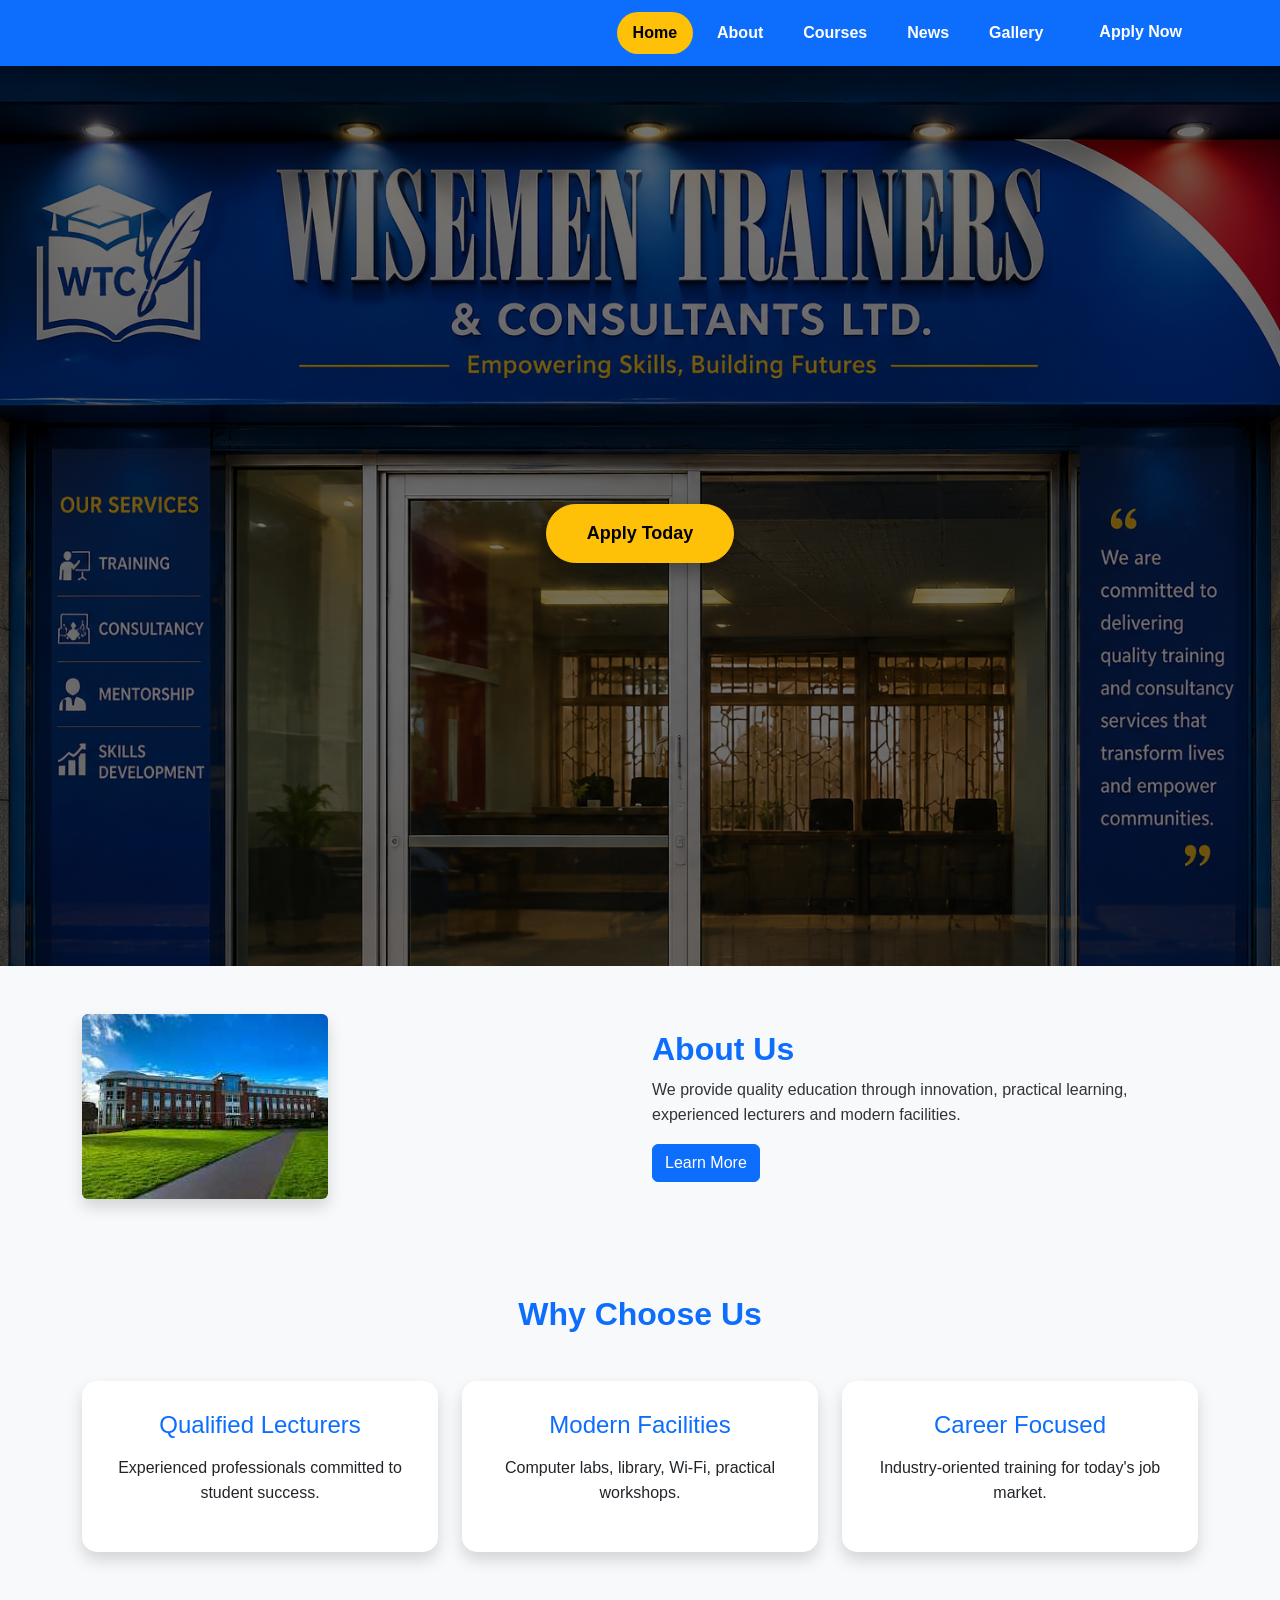
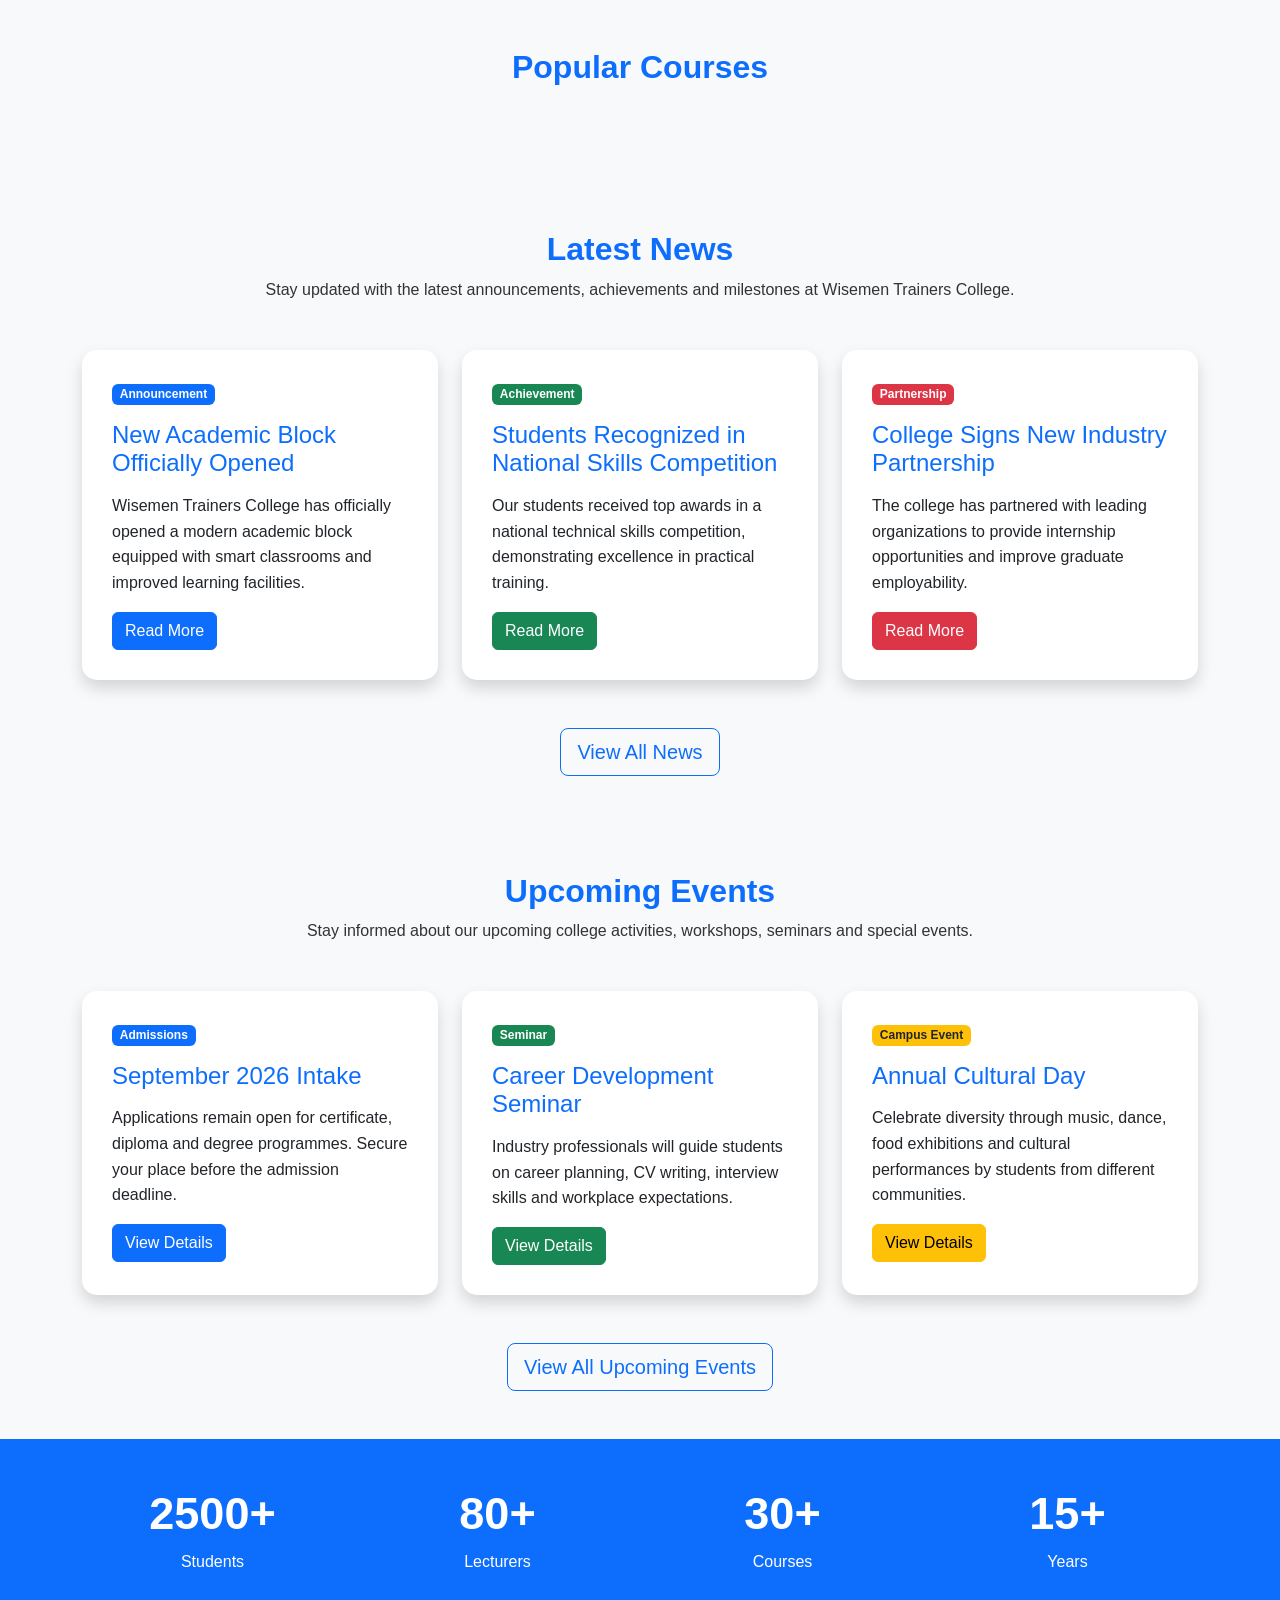
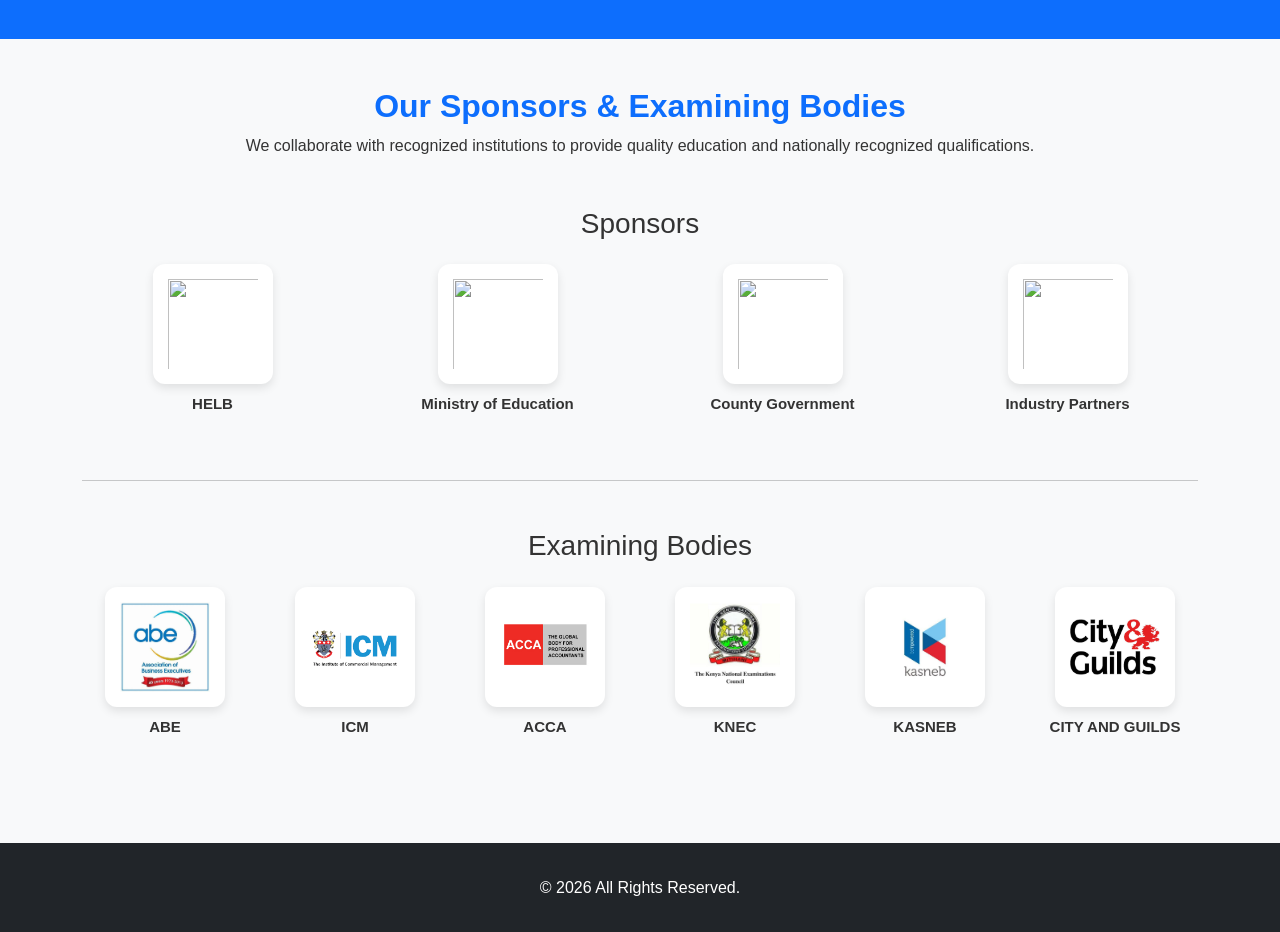
==== commit 2e169167: "new improvement imgg icons" ====
--- a/index.html
+++ b/index.html
@@ -596,41 +596,50 @@
 
 <div class="col-lg-2 col-md-3 col-6">
 
-<img src="images/examining/knec.png" class="img-fluid sponsor-logo">
+<img src="images/Events/exambody/abe.jfif" class="img-fluid sponsor-logo">
+
+<p class="mt-2">ABE</p>
+
+</div>
+
+<div class="col-lg-2 col-md-3 col-6">
+
+<img src="images/Events/exambody/icm.png" class="img-fluid sponsor-logo">
+
+<p class="mt-2">ICM</p>
+
+</div>
+
+<div class="col-lg-2 col-md-3 col-6">
+
+<img src="images/Events/exambody/ACCA.jpg" class="img-fluid sponsor-logo">
+
+<p class="mt-2">ACCA</p>
+
+</div>
+
+<div class="col-lg-2 col-md-3 col-6">
+
+<img src="images/Events/exambody/knec.jfif" class="img-fluid sponsor-logo">
 
 <p class="mt-2">KNEC</p>
 
 </div>
 
+
 <div class="col-lg-2 col-md-3 col-6">
 
-<img src="images/examining/nita.png" class="img-fluid sponsor-logo">
-
-<p class="mt-2">NITA</p>
+<img src="images/Events/exambody/kasneb.jfif" class="img-fluid sponsor-logo">
+
+<p class="mt-2">KASNEB</p>
 
 </div>
 
 <div class="col-lg-2 col-md-3 col-6">
 
-<img src="images/examining/tvetcdacc.png" class="img-fluid sponsor-logo">
-
-<p class="mt-2">TVET CDACC</p>
-
-</div>
-
-<div class="col-lg-2 col-md-3 col-6">
-
-<img src="images/examining/kasneb.png" class="img-fluid sponsor-logo">
-
-<p class="mt-2">KASNEB</p>
-
-</div>
-
-<div class="col-lg-2 col-md-3 col-6">
-
-<img src="images/examining/icm.png" class="img-fluid sponsor-logo">
-
-<p class="mt-2">ICM UK</p>
+<img src="images/Events/exambody/city.jfif" class="img-fluid sponsor-logo">
+
+<p class="mt-2">CITY AND GUILDS</p>
 
 </div>
 
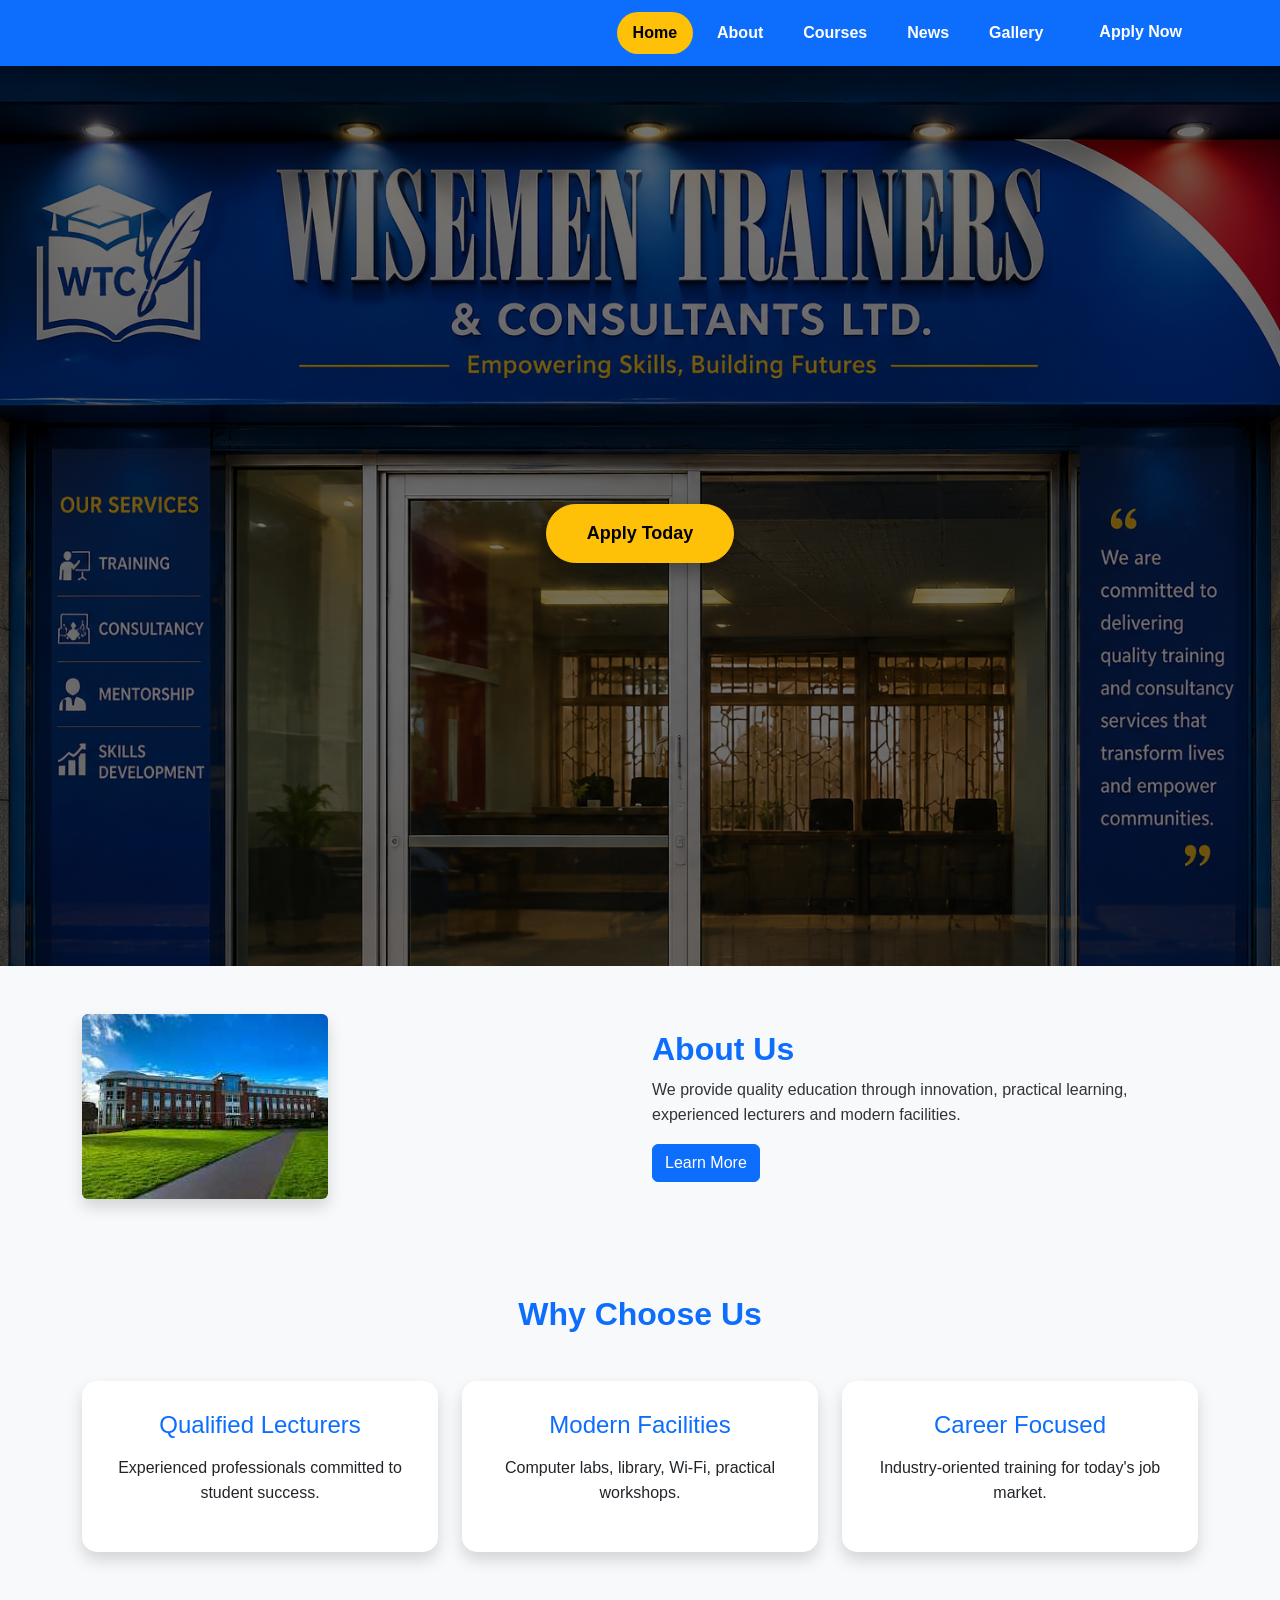
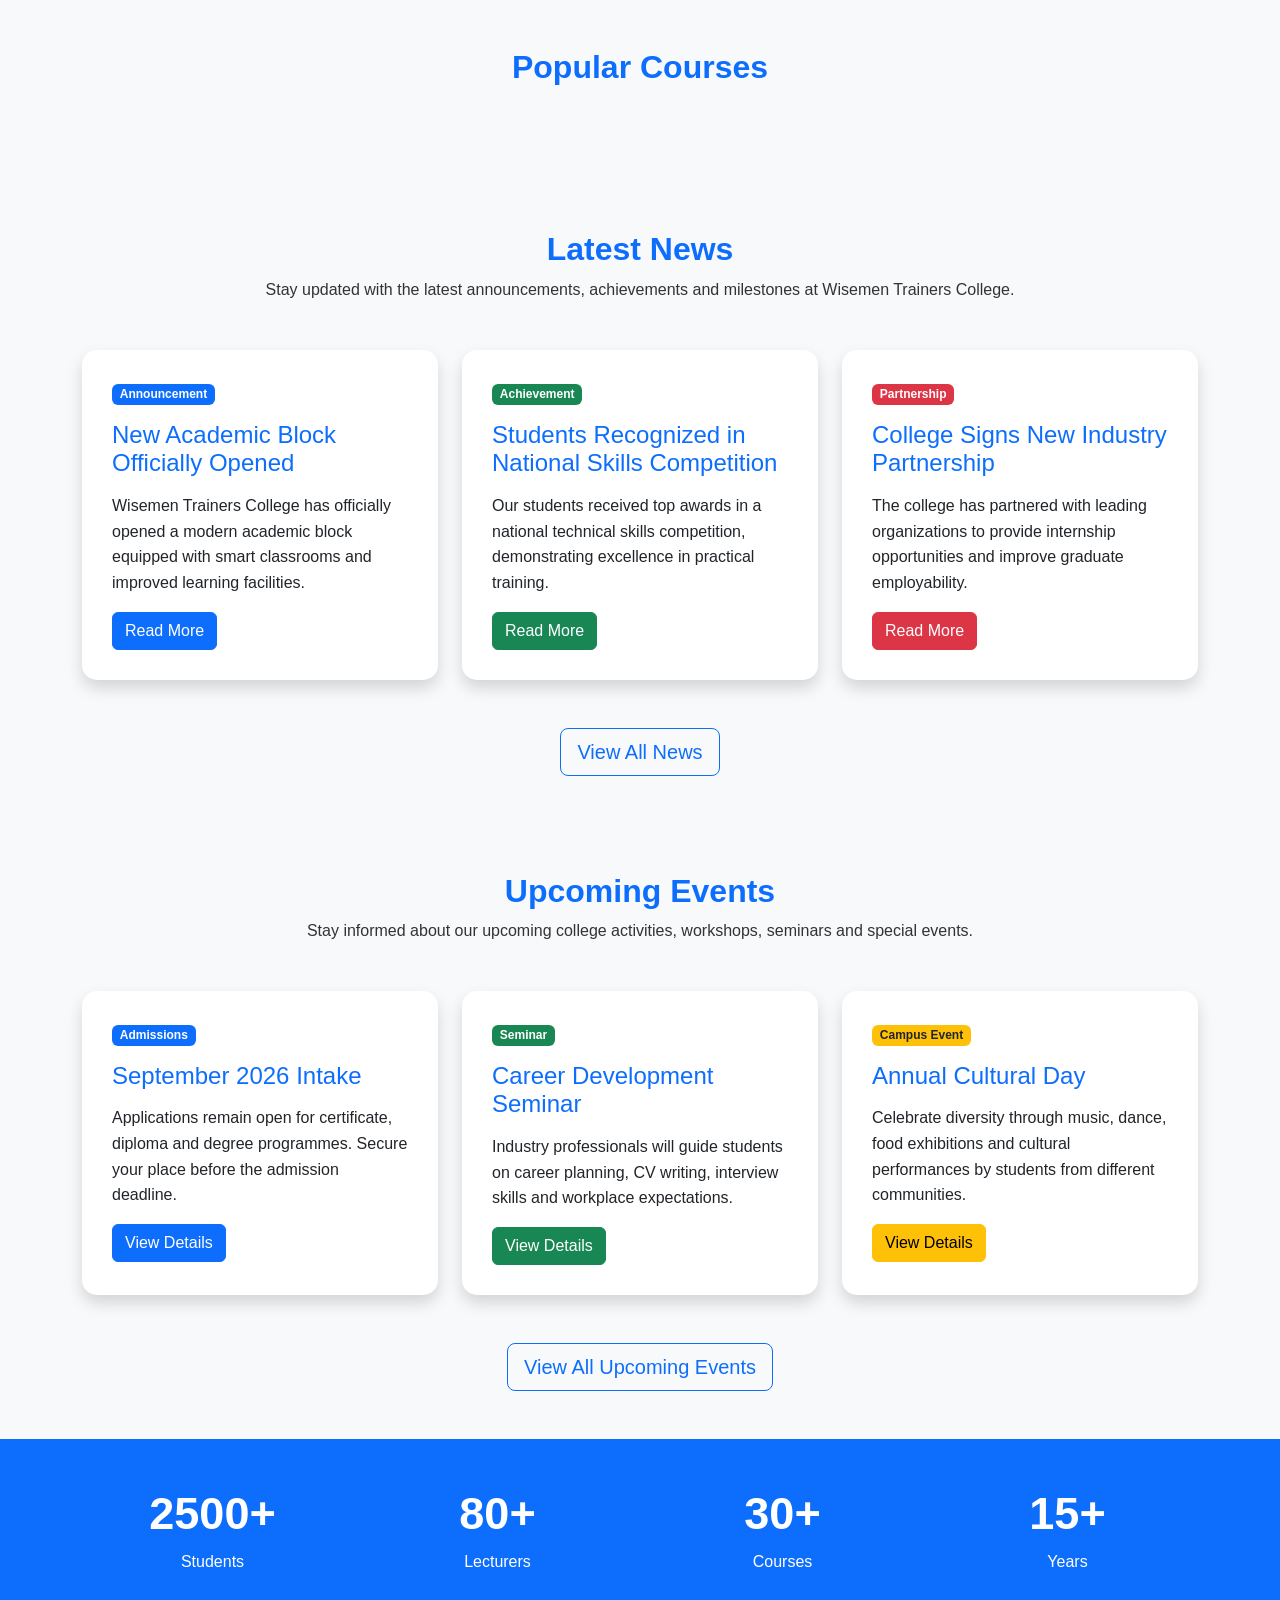
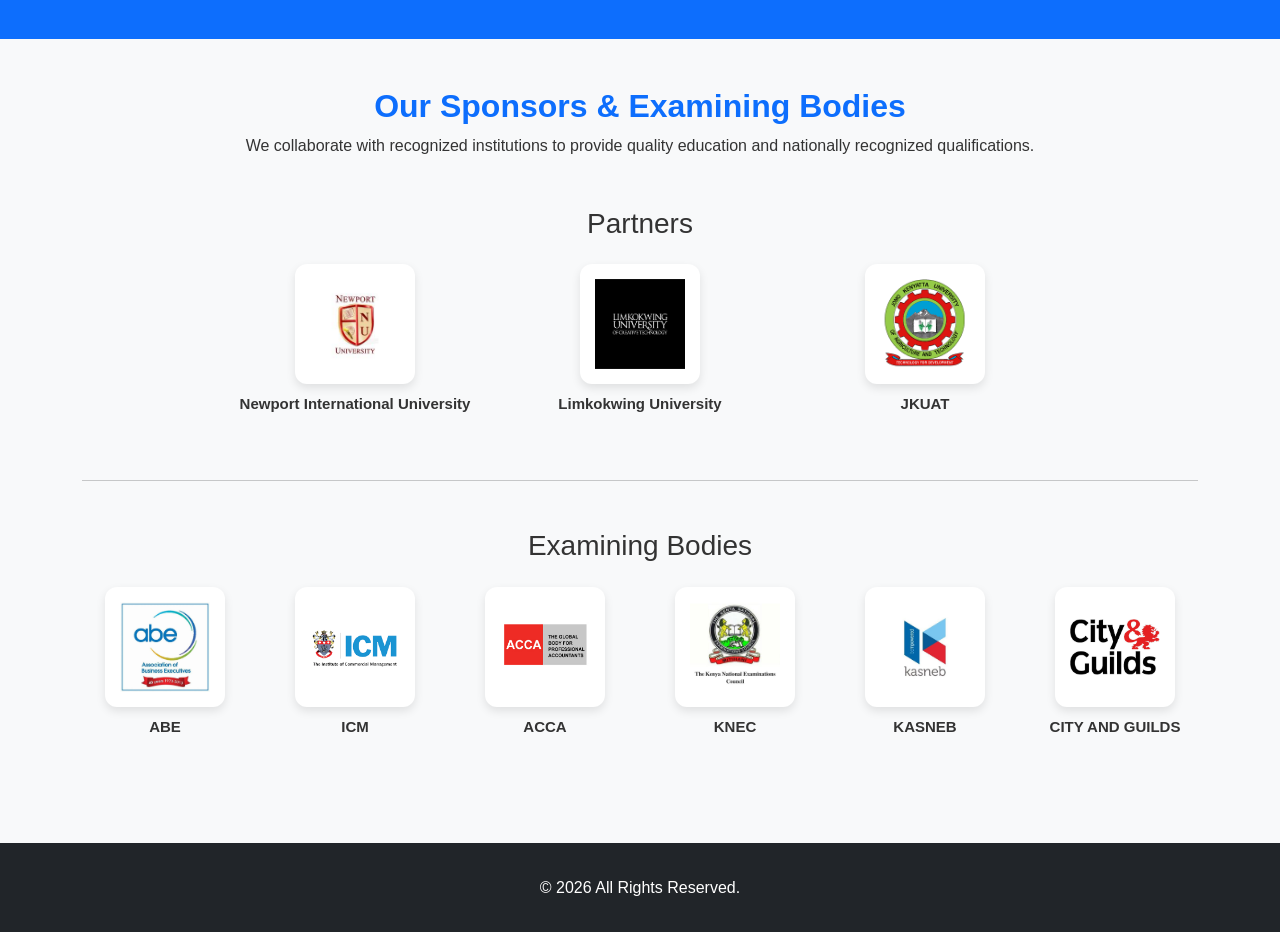
==== commit 6f7fbbe8: "new improvement imgg iconlls" ====
--- a/index.html
+++ b/index.html
@@ -550,41 +550,35 @@
 
 </div>
 
-<h3 class="text-center mb-4">Sponsors</h3>
+<h3 class="text-center mb-4">Partners</h3>
 
 <div class="row justify-content-center text-center g-4">
 
 <div class="col-lg-3 col-md-4 col-6">
 
-<img src="images/sponsors/helb.png" class="img-fluid sponsor-logo">
-
-<p class="mt-2">HELB</p>
+<img src="images/Newport.jfif" class="img-fluid sponsor-logo">
+
+<p class="mt-2">Newport International University</p>
 
 </div>
 
 <div class="col-lg-3 col-md-4 col-6">
 
-<img src="images/sponsors/ministry.png" class="img-fluid sponsor-logo">
-
-<p class="mt-2">Ministry of Education</p>
+<img src="images/Limkokwing university" class="img-fluid sponsor-logo">
+
+<p class="mt-2">Limkokwing University</p>
 
 </div>
 
 <div class="col-lg-3 col-md-4 col-6">
 
-<img src="images/sponsors/county.png" class="img-fluid sponsor-logo">
-
-<p class="mt-2">County Government</p>
-
-</div>
-
-<div class="col-lg-3 col-md-4 col-6">
-
-<img src="images/sponsors/partner.png" class="img-fluid sponsor-logo">
-
-<p class="mt-2">Industry Partners</p>
-
-</div>
+<img src="images/JKUAT.png" class="img-fluid sponsor-logo">
+
+<p class="mt-2">JKUAT</p>
+
+</div>
+
+
 
 </div>
 
